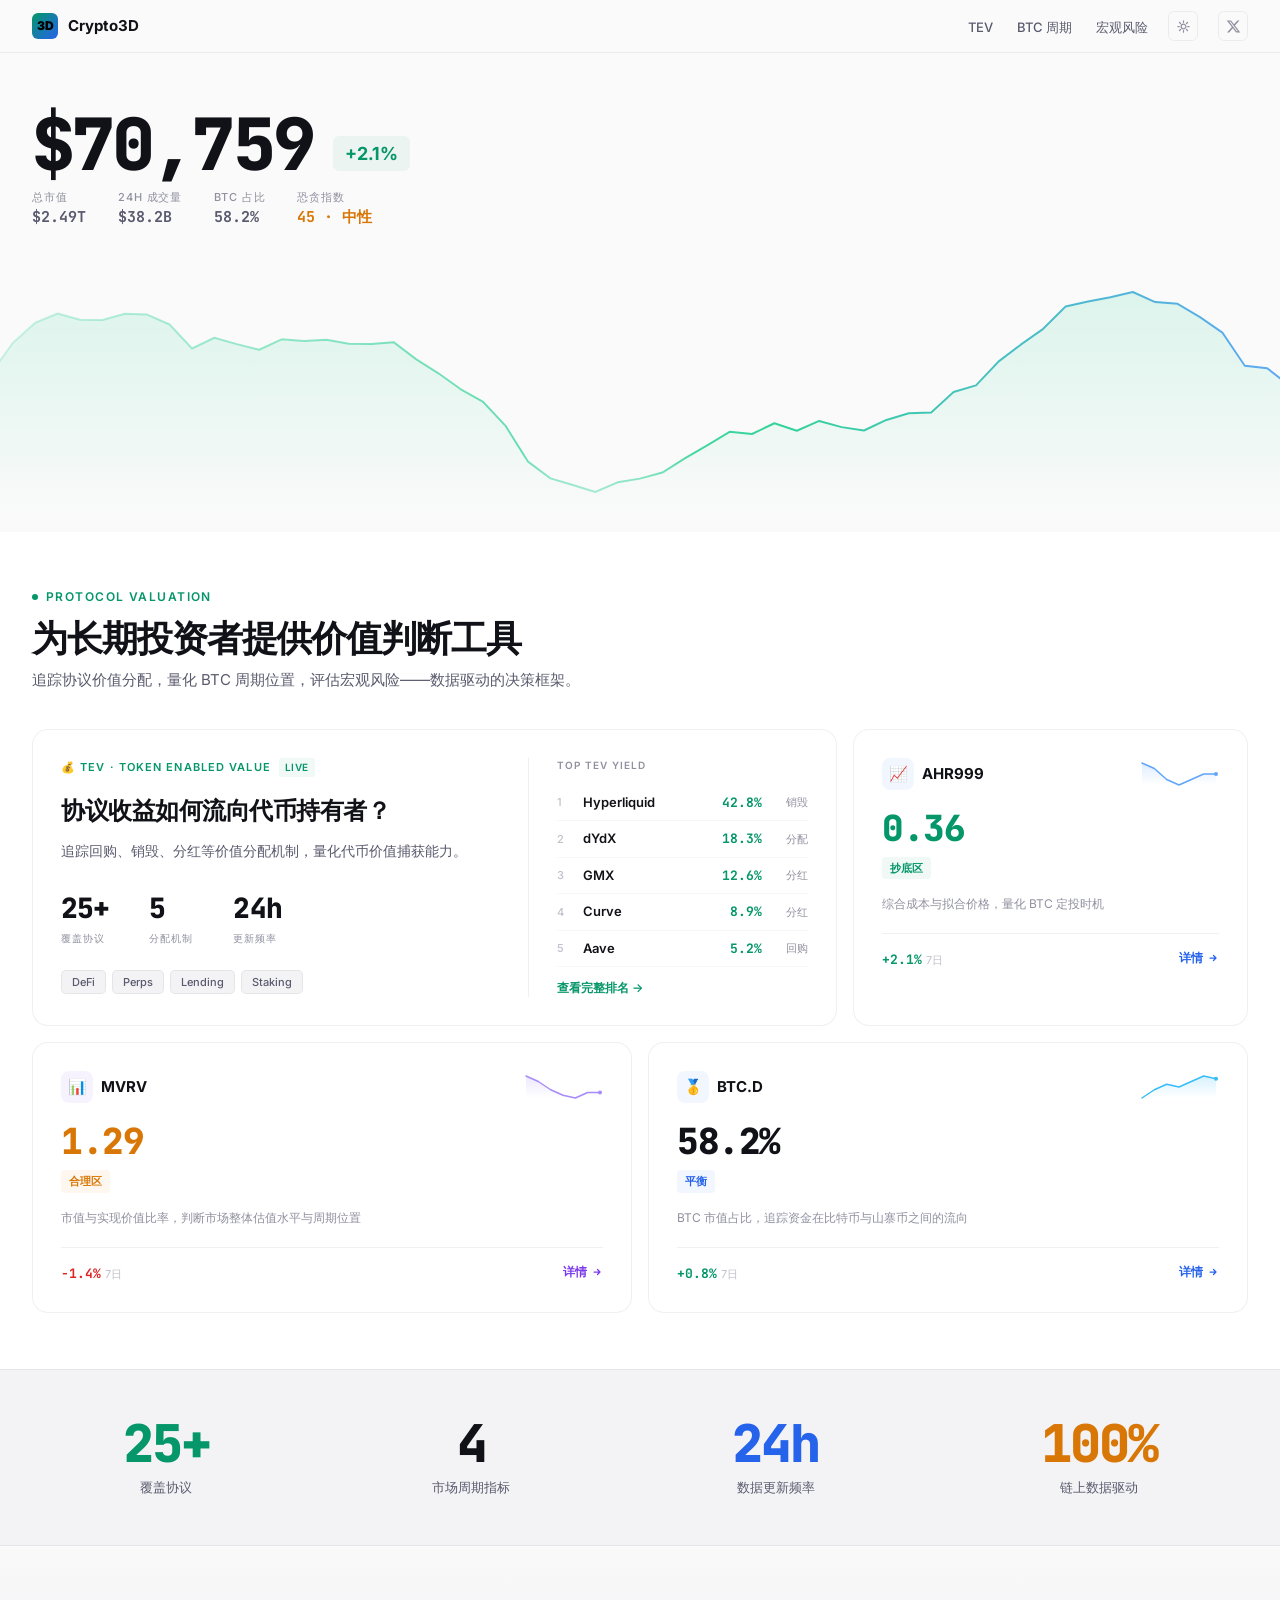
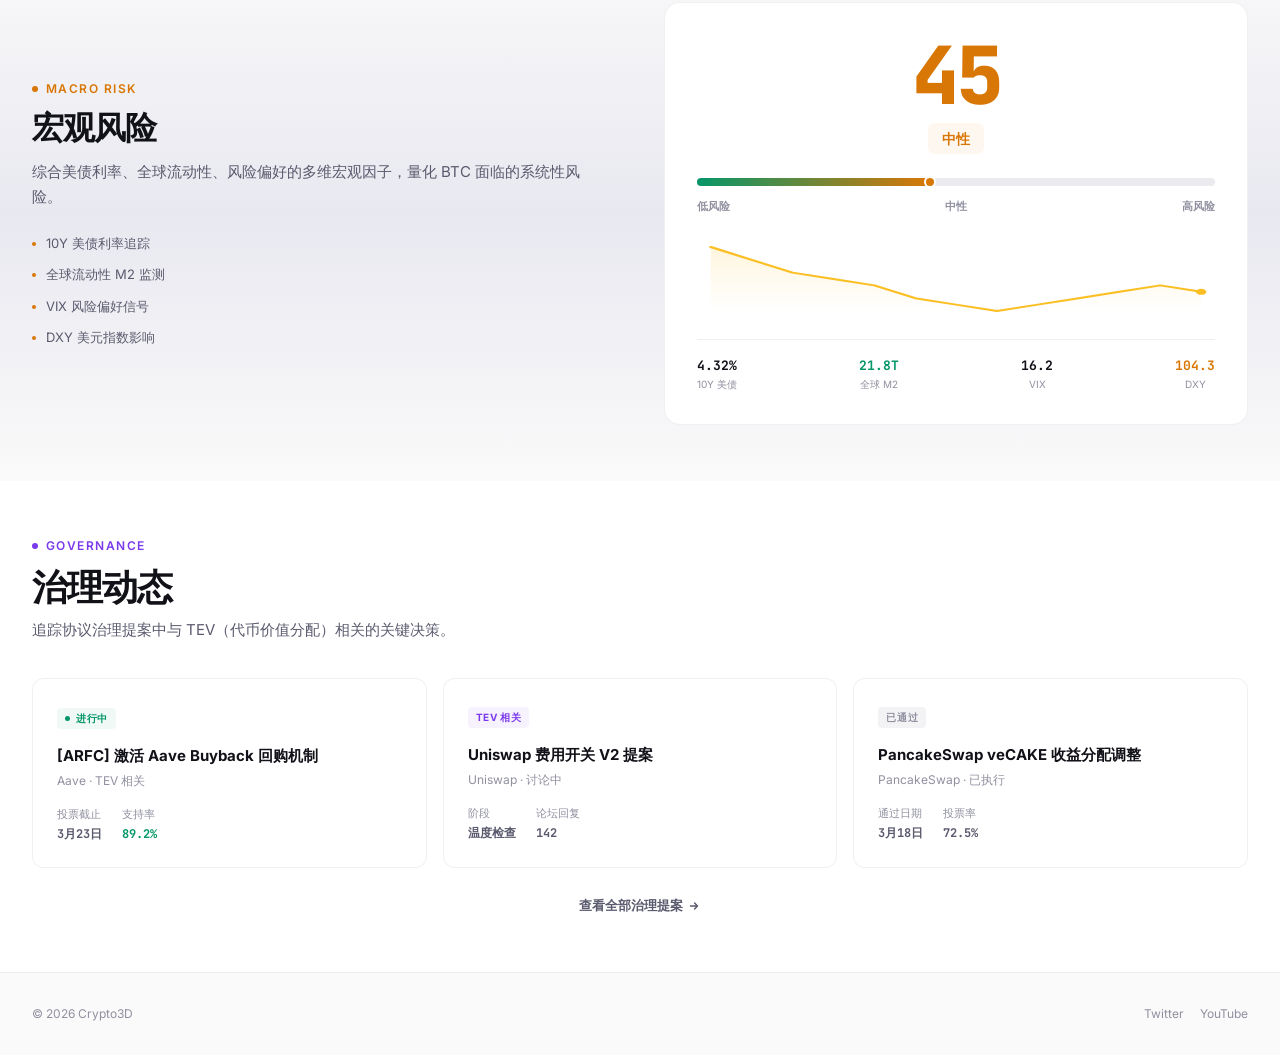
==== index.html @ 6ea295b6 "fix: light theme visibility — reduce spacing + add section contrast - Reduced all section padding (8" ====
<!DOCTYPE html>
<html lang="zh-CN">
<head>
  <meta charset="UTF-8">
  <meta name="viewport" content="width=device-width, initial-scale=1.0">
  <title>Crypto3D — 加密数据站</title>
  <script>(function(){var t=localStorage.getItem('theme');if(t!=='dark')document.documentElement.setAttribute('data-theme','light')})()</script>
  <link rel="preconnect" href="https://fonts.googleapis.com">
  <link href="https://fonts.googleapis.com/css2?family=Inter:wght@400;500;600;700;800;900&family=JetBrains+Mono:wght@400;500;600;700&display=swap" rel="stylesheet">
  <style>
    :root {
      --bg-0: #050507;
      --bg-1: #0a0a0e;
      --bg-2: #101015;
      --bg-3: #16161c;
      --text-1: #e8e8ec;
      --text-2: #7a7a88;
      --text-3: #4a4a56;
      --text-4: #2e2e38;
      --border: rgba(255,255,255,0.06);
      --border-h: rgba(255,255,255,0.12);
      --green: #34d399;
      --green-d: rgba(52,211,153,0.08);
      --blue: #60a5fa;
      --blue-d: rgba(96,165,250,0.08);
      --purple: #a78bfa;
      --purple-d: rgba(167,139,250,0.08);
      --amber: #fbbf24;
      --amber-d: rgba(251,191,36,0.08);
      --red: #f87171;
      --header-bg: rgba(5,5,7,0.9);
      --glow-opacity: 1;
    }
    [data-theme="light"] {
      --bg-0: #fafafa;
      --bg-1: #ffffff;
      --bg-2: #f3f3f6;
      --bg-3: #eaeaef;
      --text-1: #111118;
      --text-2: #5a5a6e;
      --text-3: #9090a0;
      --text-4: #c0c0cc;
      --border: rgba(0,0,0,0.06);
      --border-h: rgba(0,0,0,0.12);
      --green: #059669;
      --green-d: rgba(5,150,105,0.06);
      --blue: #2563eb;
      --blue-d: rgba(37,99,235,0.06);
      --purple: #7c3aed;
      --purple-d: rgba(124,58,237,0.06);
      --amber: #d97706;
      --amber-d: rgba(217,119,6,0.06);
      --red: #dc2626;
      --header-bg: rgba(250,250,250,0.92);
      --glow-opacity: 0;
    }

    *,*::before,*::after{margin:0;padding:0;box-sizing:border-box}
    html{scroll-behavior:smooth;-webkit-font-smoothing:antialiased}
    body{font-family:'Inter',-apple-system,sans-serif;background:var(--bg-0);color:var(--text-1);line-height:1.5;overflow-x:hidden}
    a{color:inherit;text-decoration:none}
    .mono{font-family:'JetBrains Mono',monospace;font-variant-numeric:tabular-nums}

    /* ── HEADER ── */
    header{position:sticky;top:0;z-index:100;background:var(--header-bg);backdrop-filter:blur(20px) saturate(1.3);border-bottom:1px solid var(--border);transition:background .3s}
    .hd{max-width:1280px;margin:0 auto;padding:0 32px;height:52px;display:flex;align-items:center;justify-content:space-between}
    .logo{display:flex;align-items:center;gap:10px;font-size:15px;font-weight:700}
    .logo-m{width:26px;height:26px;border-radius:6px;background:linear-gradient(135deg,var(--green),var(--blue));display:flex;align-items:center;justify-content:center;font-size:12px;font-weight:900;color:#000}
    .hd-r{display:flex;align-items:center;gap:20px}
    .hd-nav{display:flex;gap:24px;list-style:none}
    .hd-nav a{font-size:13px;font-weight:500;color:var(--text-2);transition:color .15s}
    .hd-nav a:hover{color:var(--text-1)}
    .ib{width:30px;height:30px;border-radius:6px;border:1px solid var(--border);background:transparent;color:var(--text-3);cursor:pointer;display:flex;align-items:center;justify-content:center;transition:all .15s}
    .ib:hover{border-color:var(--border-h);color:var(--text-1)}
    .ib svg{width:15px;height:15px}
    .tt .sun{display:none}.tt .moon{display:block}
    [data-theme="light"] .tt .sun{display:block}
    [data-theme="light"] .tt .moon{display:none}
    @media(max-width:768px){.hd-nav{display:none}.hd{padding:0 20px}}

    /* ── HERO: Big chart + price ── */
    .hero{position:relative;overflow:hidden;padding:56px 0 0}
    .hero-inner{max-width:1280px;margin:0 auto;padding:0 32px;position:relative;z-index:2}

    /* Glow behind hero chart */
    .hero-glow{position:absolute;top:40%;left:50%;transform:translate(-50%,-50%);width:900px;height:500px;background:radial-gradient(ellipse,rgba(52,211,153,0.06) 0%,rgba(96,165,250,0.03) 40%,transparent 70%);pointer-events:none;opacity:var(--glow-opacity);transition:opacity .5s}

    .hero-top{display:flex;align-items:flex-end;gap:20px;margin-bottom:8px;flex-wrap:wrap}
    .hero-price{font-size:72px;font-weight:900;letter-spacing:-0.04em;line-height:1}
    .hero-change{font-size:18px;font-weight:700;padding:4px 12px;border-radius:6px;margin-bottom:10px}
    .hero-change.up{color:var(--green);background:var(--green-d)}
    .hero-change.down{color:var(--red);background:rgba(248,113,113,0.08)}
    .hero-meta{display:flex;gap:32px;margin-bottom:24px}
    .hero-meta-item{display:flex;flex-direction:column}
    .hero-meta-label{font-size:11px;font-weight:500;color:var(--text-3);text-transform:uppercase;letter-spacing:0.08em}
    .hero-meta-val{font-size:15px;font-weight:700;color:var(--text-2)}

    /* Large area chart */
    .hero-chart{position:relative;height:280px;margin:0 -32px;overflow:hidden}
    .hero-chart svg{display:block;width:100%;height:100%}

    /* Fade bottom of chart into bg */
    .hero-chart::after{content:'';position:absolute;bottom:0;left:0;right:0;height:80px;background:linear-gradient(to bottom,transparent,var(--bg-0));pointer-events:none}

    @media(max-width:768px){
      .hero{padding:48px 0 0}
      .hero-inner{padding:0 20px}
      .hero-price{font-size:44px}
      .hero-chart{height:200px;margin:0 -20px}
      .hero-meta{gap:20px;flex-wrap:wrap}
    }

    /* ── SECTION SYSTEM ── */
    .sec{max-width:1280px;margin:0 auto;padding:56px 32px}
    .sec-alt{background:var(--bg-1)}
    .sec-dark{background:linear-gradient(180deg,var(--bg-0),var(--bg-2),var(--bg-0))}
    .sec-head{margin-bottom:36px}
    .sec-eyebrow{font-size:12px;font-weight:600;text-transform:uppercase;letter-spacing:0.12em;margin-bottom:12px;display:flex;align-items:center;gap:8px}
    .sec-eyebrow .dot{width:6px;height:6px;border-radius:50%}
    .sec-title{font-size:36px;font-weight:800;letter-spacing:-0.03em;line-height:1.15;margin-bottom:8px}
    .sec-desc{font-size:15px;color:var(--text-2);max-width:560px;line-height:1.7}
    @media(max-width:768px){
      .sec{padding:56px 20px}
      .sec-title{font-size:26px}
    }

    /* ── BENTO GRID ── */
    .bento{display:grid;grid-template-columns:repeat(12,1fr);gap:16px}
    @media(max-width:960px){.bento{grid-template-columns:1fr}}

    .bento-card{background:var(--bg-1);border:1px solid var(--border);border-radius:16px;padding:28px;position:relative;overflow:hidden;transition:border-color .2s,box-shadow .2s}
    .bento-card:hover{border-color:var(--border-h)}
    [data-theme="light"] .bento-card:hover{box-shadow:0 8px 32px rgba(0,0,0,0.06)}

    /* Gradient border glow on featured card */
    .bento-card.glow::before{content:'';position:absolute;inset:-1px;border-radius:17px;padding:1px;background:linear-gradient(135deg,var(--green),var(--blue),var(--purple));-webkit-mask:linear-gradient(#fff 0 0) content-box,linear-gradient(#fff 0 0);-webkit-mask-composite:xor;mask-composite:exclude;opacity:0;transition:opacity .3s;pointer-events:none}
    .bento-card.glow:hover::before{opacity:0.5}

    /* Spans */
    .b-full{grid-column:span 12}
    .b-8{grid-column:span 8}
    .b-6{grid-column:span 6}
    .b-4{grid-column:span 4}
    @media(max-width:960px){.b-8,.b-6,.b-4{grid-column:span 1}}

    /* ── TEV CARD (Featured, large) ── */
    .tev-inner{display:grid;grid-template-columns:1fr 280px;gap:32px}
    @media(max-width:960px){.tev-inner{grid-template-columns:1fr}}

    .tev-eyebrow{font-size:11px;font-weight:600;color:var(--green);text-transform:uppercase;letter-spacing:0.1em;margin-bottom:16px;display:flex;align-items:center;gap:8px}
    .tev-eyebrow .badge{padding:2px 6px;border-radius:3px;background:var(--green-d);font-size:10px;letter-spacing:0.05em}
    .tev-title{font-size:24px;font-weight:800;letter-spacing:-0.02em;margin-bottom:10px}
    .tev-desc{font-size:14px;color:var(--text-2);line-height:1.7;margin-bottom:24px}
    .tev-kpis{display:flex;gap:40px;margin-bottom:24px;flex-wrap:wrap}
    .tev-kpi-v{font-size:28px;font-weight:800;letter-spacing:-0.03em}
    .tev-kpi-l{font-size:10px;color:var(--text-3);text-transform:uppercase;letter-spacing:0.1em;font-weight:500;margin-top:2px}
    .tev-tags{display:flex;gap:6px;flex-wrap:wrap}
    .tev-tag{font-size:11px;font-weight:500;padding:3px 10px;border-radius:5px;background:var(--bg-2);color:var(--text-2);border:1px solid var(--border)}

    .tev-table{border-left:1px solid var(--border);padding-left:28px;display:flex;flex-direction:column}
    @media(max-width:960px){.tev-table{border-left:none;padding-left:0;border-top:1px solid var(--border);padding-top:20px}}
    .tev-table-head{font-size:10px;font-weight:600;color:var(--text-3);text-transform:uppercase;letter-spacing:0.1em;margin-bottom:12px}
    .tev-row{display:flex;align-items:center;gap:10px;padding:8px 0;border-bottom:1px solid rgba(255,255,255,0.03);font-size:13px}
    [data-theme="light"] .tev-row{border-bottom:1px solid rgba(0,0,0,0.03)}
    .tev-row:last-child{border-bottom:none}
    .tev-rank{width:16px;color:var(--text-4);font-size:11px;font-weight:500}
    .tev-proto{flex:1;font-weight:600}
    .tev-yield{font-weight:700;color:var(--green)}
    .tev-mech{font-size:11px;color:var(--text-3);width:36px;text-align:right}
    .tev-link{margin-top:auto;padding-top:12px;font-size:12px;font-weight:600;color:var(--green);display:flex;align-items:center;gap:4px}

    /* ── INDICATOR CARD ── */
    .ind-top{display:flex;align-items:center;justify-content:space-between;margin-bottom:20px}
    .ind-label{display:flex;align-items:center;gap:8px}
    .ind-icon{width:32px;height:32px;border-radius:8px;display:flex;align-items:center;justify-content:center;font-size:15px}
    .ind-name{font-size:15px;font-weight:700}
    .ind-spark{width:80px;height:28px}

    .ind-val{font-size:36px;font-weight:900;letter-spacing:-0.04em;line-height:1;margin-bottom:8px}
    .ind-zone{display:inline-block;font-size:11px;font-weight:700;padding:3px 8px;border-radius:4px;margin-bottom:16px}
    .ind-zone.g{color:var(--green);background:var(--green-d)}
    .ind-zone.y{color:var(--amber);background:var(--amber-d)}
    .ind-zone.r{color:var(--red);background:rgba(248,113,113,0.08)}
    .ind-zone.b{color:var(--blue);background:var(--blue-d)}

    .ind-desc{font-size:12px;color:var(--text-3);line-height:1.5;margin-bottom:20px}

    .ind-foot{display:flex;justify-content:space-between;align-items:center;padding-top:12px;border-top:1px solid var(--border)}
    .ind-chg{font-size:13px;font-weight:700}
    .ind-chg.up{color:var(--green)}.ind-chg.down{color:var(--red)}
    .ind-7d{font-size:11px;color:var(--text-4);margin-left:4px}
    .ind-act{font-size:12px;font-weight:600;display:flex;align-items:center;gap:4px;transition:gap .15s}
    .bento-card:hover .ind-act{gap:8px}
    .ind-act svg{width:12px;height:12px}

    /* ── WIDE STATS BAR (Stripe-inspired) ── */
    .stats-bar{padding:48px 0;position:relative;overflow:hidden;border-top:1px solid var(--border);border-bottom:1px solid var(--border)}
    .stats-bar-bg{position:absolute;inset:0;background:linear-gradient(135deg,rgba(52,211,153,0.04),rgba(96,165,250,0.04),rgba(167,139,250,0.03));opacity:var(--glow-opacity)}
    [data-theme="light"] .stats-bar{background:var(--bg-2)}
    .stats-bar-inner{max-width:1280px;margin:0 auto;padding:0 32px;display:flex;justify-content:space-around;gap:40px;position:relative;z-index:1;flex-wrap:wrap}
    .stat-item{text-align:center}
    .stat-num{font-size:52px;font-weight:900;letter-spacing:-0.04em;line-height:1}
    .stat-label{font-size:13px;color:var(--text-2);margin-top:8px;font-weight:500}
    @media(max-width:768px){
      .stats-bar{padding:40px 0}
      .stats-bar-inner{gap:24px}
      .stat-num{font-size:36px}
    }

    /* ── RISK SECTION (full-width gradient bg) ── */
    .risk-section{position:relative;overflow:hidden}
    .risk-gradient{position:absolute;inset:0;background:linear-gradient(180deg,var(--bg-0) 0%,var(--bg-2) 50%,var(--bg-0) 100%)}
    [data-theme="light"] .risk-gradient{background:linear-gradient(180deg,var(--bg-0) 0%,#e8e8f0 50%,var(--bg-0) 100%)}
    .risk-content{position:relative;z-index:1;max-width:1280px;margin:0 auto;padding:56px 32px;display:grid;grid-template-columns:1fr 1fr;gap:48px;align-items:center}
    @media(max-width:960px){.risk-content{grid-template-columns:1fr;gap:32px}}

    .risk-text .sec-eyebrow{color:var(--amber)}
    .risk-text .sec-title{font-size:32px;margin-bottom:12px}
    .risk-text .sec-desc{margin-bottom:24px}
    .risk-features{display:flex;flex-direction:column;gap:12px}
    .risk-feat{display:flex;align-items:center;gap:10px;font-size:13px;color:var(--text-2)}
    .risk-feat .dot{width:4px;height:4px;border-radius:50%;background:var(--amber);flex-shrink:0}

    .risk-viz{background:var(--bg-1);border:1px solid var(--border);border-radius:16px;padding:32px;text-align:center}
    .risk-val{font-size:80px;font-weight:900;letter-spacing:-0.05em;line-height:1;margin-bottom:8px}
    .risk-zone{display:inline-block;font-size:14px;font-weight:700;padding:5px 14px;border-radius:6px;margin-bottom:24px}

    /* Gauge bar */
    .gauge{height:8px;border-radius:4px;background:var(--bg-3);position:relative;margin-bottom:12px}
    .gauge-fill{height:100%;border-radius:4px;position:relative}
    .gauge-dot{position:absolute;right:-6px;top:50%;transform:translateY(-50%);width:12px;height:12px;border-radius:50%;border:2px solid var(--bg-1)}
    .gauge-labels{display:flex;justify-content:space-between;font-size:11px;font-weight:600;color:var(--text-3)}

    .risk-spark{margin-top:24px;height:80px}
    .risk-spark svg{display:block;width:100%;height:100%}

    /* ── GOVERNANCE SECTION (Linear tab-switch inspired) ── */
    .gov-section{position:relative;z-index:1}
    .gov-inner{max-width:1280px;margin:0 auto;padding:56px 32px}
    @media(max-width:768px){.gov-inner{padding:56px 20px}}

    .gov-grid{display:grid;grid-template-columns:repeat(3,1fr);gap:16px}
    @media(max-width:960px){.gov-grid{grid-template-columns:1fr}}

    .gov-card{background:var(--bg-1);border:1px solid var(--border);border-radius:12px;padding:24px;transition:border-color .2s,transform .2s;position:relative;overflow:hidden}
    .gov-card:hover{border-color:var(--border-h);transform:translateY(-2px)}
    [data-theme="light"] .gov-card:hover{box-shadow:0 8px 32px rgba(0,0,0,0.05)}

    .gov-card-status{display:inline-flex;align-items:center;gap:6px;font-size:10px;font-weight:700;padding:3px 8px;border-radius:4px;text-transform:uppercase;letter-spacing:0.06em;margin-bottom:16px}
    .gov-card-status.active{color:var(--green);background:var(--green-d)}
    .gov-card-status.active .pulse-dot{width:5px;height:5px;border-radius:50%;background:var(--green);animation:pulse 2s ease-in-out infinite}
    .gov-card-status.passed{color:var(--text-3);background:var(--bg-2)}
    .gov-card-status.tev{color:var(--purple);background:var(--purple-d)}

    @keyframes pulse{0%,100%{opacity:1;transform:scale(1)}50%{opacity:.5;transform:scale(.8)}}

    .gov-card-title{font-size:15px;font-weight:700;margin-bottom:6px;line-height:1.4}
    .gov-card-proto{font-size:12px;color:var(--text-3);margin-bottom:16px}
    .gov-card-meta{display:flex;gap:20px;font-size:12px;color:var(--text-2)}
    .gov-card-meta dt{color:var(--text-3);font-weight:500;font-size:11px;margin-bottom:2px}
    .gov-card-meta dd{font-weight:700}

    .gov-more{margin-top:24px;text-align:center}
    .gov-more a{font-size:13px;font-weight:600;color:var(--text-2);display:inline-flex;align-items:center;gap:4px;transition:color .15s,gap .15s}
    .gov-more a:hover{color:var(--text-1);gap:8px}
    .gov-more a svg{width:14px;height:14px}

    /* ── MICRO ANIMATIONS ── */
    .bento-card,.gov-card,.risk-viz{transition:border-color .25s cubic-bezier(.16,1,.3,1),transform .25s cubic-bezier(.16,1,.3,1),box-shadow .25s cubic-bezier(.16,1,.3,1)}

    /* ── FOOTER ── */
    footer{border-top:1px solid var(--border);padding:32px 0}
    .ft{max-width:1280px;margin:0 auto;padding:0 32px;display:flex;justify-content:space-between;align-items:center;font-size:12px;color:var(--text-3)}
    .ft-links{display:flex;gap:16px}
    .ft-links a{color:var(--text-3);transition:color .15s}
    .ft-links a:hover{color:var(--text-1)}
    @media(max-width:768px){.ft{flex-direction:column;gap:12px;text-align:center;padding:0 20px}}

    /* ── SCROLL REVEAL ── */
    .rv{opacity:0;transform:translateY(32px);transition:opacity .6s cubic-bezier(.16,1,.3,1),transform .6s cubic-bezier(.16,1,.3,1)}
    .rv.vis{opacity:1;transform:none}
    @media(prefers-reduced-motion:reduce){.rv{opacity:1;transform:none;transition:none}}
  </style>
</head>
<body>

<header>
  <div class="hd">
    <a href="./" class="logo"><div class="logo-m">3D</div>Crypto3D</a>
    <div class="hd-r">
      <nav><ul class="hd-nav"><li><a href="#tev">TEV</a></li><li><a href="#cycle">BTC 周期</a></li><li><a href="#risk">宏观风险</a></li></ul></nav>
      <button class="ib tt" id="tt" aria-label="切换主题">
        <svg class="moon" xmlns="http://www.w3.org/2000/svg" fill="none" viewBox="0 0 24 24" stroke="currentColor" stroke-width="2"><path stroke-linecap="round" stroke-linejoin="round" d="M21.752 15.002A9.718 9.718 0 0118 15.75c-5.385 0-9.75-4.365-9.75-9.75 0-1.33.266-2.597.748-3.752A9.753 9.753 0 003 11.25C3 16.635 7.365 21 12.75 21a9.753 9.753 0 009.002-5.998z"/></svg>
        <svg class="sun" xmlns="http://www.w3.org/2000/svg" fill="none" viewBox="0 0 24 24" stroke="currentColor" stroke-width="2"><path stroke-linecap="round" stroke-linejoin="round" d="M12 3v2.25m6.364.386l-1.591 1.591M21 12h-2.25m-.386 6.364l-1.591-1.591M12 18.75V21m-4.773-4.227l-1.591 1.591M5.25 12H3m4.227-4.773L5.636 5.636M15.75 12a3.75 3.75 0 11-7.5 0 3.75 3.75 0 017.5 0z"/></svg>
      </button>
      <a href="https://x.com/22333D" target="_blank" class="ib" aria-label="Twitter"><svg viewBox="0 0 24 24" fill="currentColor"><path d="M18.244 2.25h3.308l-7.227 8.26 8.502 11.24H16.17l-5.214-6.817L4.99 21.75H1.68l7.73-8.835L1.254 2.25H8.08l4.713 6.231zm-1.161 17.52h1.833L7.084 4.126H5.117z"/></svg></a>
    </div>
  </div>
</header>

<!-- ═══════════════════ HERO: BTC Price + Big Chart ═══════════════════ -->
<section class="hero">
  <div class="hero-glow"></div>
  <div class="hero-inner">
    <div class="hero-top rv">
      <span class="hero-price mono">$70,759</span>
      <span class="hero-change up">+2.1%</span>
    </div>
    <div class="hero-meta rv">
      <div class="hero-meta-item">
        <span class="hero-meta-label">总市值</span>
        <span class="hero-meta-val mono">$2.49T</span>
      </div>
      <div class="hero-meta-item">
        <span class="hero-meta-label">24h 成交量</span>
        <span class="hero-meta-val mono">$38.2B</span>
      </div>
      <div class="hero-meta-item">
        <span class="hero-meta-label">BTC 占比</span>
        <span class="hero-meta-val mono">58.2%</span>
      </div>
      <div class="hero-meta-item">
        <span class="hero-meta-label">恐贪指数</span>
        <span class="hero-meta-val mono" style="color:var(--amber)">45 · 中性</span>
      </div>
    </div>
  </div>
  <div class="hero-chart rv">
    <svg id="hero-svg" viewBox="0 0 1440 280" preserveAspectRatio="none"></svg>
  </div>
</section>

<!-- ═══════════════════ TEV + INDICATORS (Bento Grid) ═══════════════════ -->
<section class="sec-alt" id="tev">
  <div class="sec">
    <div class="sec-head rv">
      <div class="sec-eyebrow" style="color:var(--green)"><div class="dot" style="background:var(--green)"></div>Protocol Valuation</div>
      <h2 class="sec-title">为长期投资者提供价值判断工具</h2>
      <p class="sec-desc">追踪协议价值分配，量化 BTC 周期位置，评估宏观风险——数据驱动的决策框架。</p>
    </div>

    <div class="bento">
      <!-- TEV: 8 columns -->
      <a href="./tev/" class="bento-card glow b-8 rv" id="cycle">
        <div class="tev-inner">
          <div>
            <div class="tev-eyebrow">💰 TEV · Token Enabled Value <span class="badge">Live</span></div>
            <h3 class="tev-title">协议收益如何流向代币持有者？</h3>
            <p class="tev-desc">追踪回购、销毁、分红等价值分配机制，量化代币价值捕获能力。</p>
            <div class="tev-kpis">
              <div><div class="tev-kpi-v mono">25+</div><div class="tev-kpi-l">覆盖协议</div></div>
              <div><div class="tev-kpi-v mono">5</div><div class="tev-kpi-l">分配机制</div></div>
              <div><div class="tev-kpi-v mono">24h</div><div class="tev-kpi-l">更新频率</div></div>
            </div>
            <div class="tev-tags"><span class="tev-tag">DeFi</span><span class="tev-tag">Perps</span><span class="tev-tag">Lending</span><span class="tev-tag">Staking</span></div>
          </div>
          <div class="tev-table">
            <div class="tev-table-head">Top TEV Yield</div>
            <div class="tev-row"><span class="tev-rank">1</span><span class="tev-proto">Hyperliquid</span><span class="tev-yield mono">42.8%</span><span class="tev-mech">销毁</span></div>
            <div class="tev-row"><span class="tev-rank">2</span><span class="tev-proto">dYdX</span><span class="tev-yield mono">18.3%</span><span class="tev-mech">分配</span></div>
            <div class="tev-row"><span class="tev-rank">3</span><span class="tev-proto">GMX</span><span class="tev-yield mono">12.6%</span><span class="tev-mech">分红</span></div>
            <div class="tev-row"><span class="tev-rank">4</span><span class="tev-proto">Curve</span><span class="tev-yield mono">8.9%</span><span class="tev-mech">分红</span></div>
            <div class="tev-row"><span class="tev-rank">5</span><span class="tev-proto">Aave</span><span class="tev-yield mono">5.2%</span><span class="tev-mech">回购</span></div>
            <div class="tev-link">查看完整排名 →</div>
          </div>
        </div>
      </a>

      <!-- AHR999: 4 columns -->
      <a href="./ahr999/" class="bento-card b-4 rv">
        <div class="ind-top">
          <div class="ind-label"><div class="ind-icon" style="background:var(--blue-d)">📈</div><span class="ind-name">AHR999</span></div>
          <div class="ind-spark"><svg id="sp-a" width="80" height="28" viewBox="0 0 80 28"></svg></div>
        </div>
        <div class="ind-val mono" style="color:var(--green)">0.36</div>
        <div class="ind-zone g">抄底区</div>
        <p class="ind-desc">综合成本与拟合价格，量化 BTC 定投时机</p>
        <div class="ind-foot">
          <div><span class="ind-chg up mono">+2.1%</span><span class="ind-7d">7日</span></div>
          <span class="ind-act" style="color:var(--blue)">详情 <svg xmlns="http://www.w3.org/2000/svg" fill="none" viewBox="0 0 24 24" stroke="currentColor" stroke-width="2.5"><path stroke-linecap="round" stroke-linejoin="round" d="M13 7l5 5m0 0l-5 5m5-5H6"/></svg></span>
        </div>
      </a>

      <!-- MVRV: 6 columns -->
      <a href="./mvrv/" class="bento-card b-6 rv">
        <div class="ind-top">
          <div class="ind-label"><div class="ind-icon" style="background:var(--purple-d)">📊</div><span class="ind-name">MVRV</span></div>
          <div class="ind-spark"><svg id="sp-m" width="80" height="28" viewBox="0 0 80 28"></svg></div>
        </div>
        <div class="ind-val mono" style="color:var(--amber)">1.29</div>
        <div class="ind-zone y">合理区</div>
        <p class="ind-desc">市值与实现价值比率，判断市场整体估值水平与周期位置</p>
        <div class="ind-foot">
          <div><span class="ind-chg down mono">-1.4%</span><span class="ind-7d">7日</span></div>
          <span class="ind-act" style="color:var(--purple)">详情 <svg xmlns="http://www.w3.org/2000/svg" fill="none" viewBox="0 0 24 24" stroke="currentColor" stroke-width="2.5"><path stroke-linecap="round" stroke-linejoin="round" d="M13 7l5 5m0 0l-5 5m5-5H6"/></svg></span>
        </div>
      </a>

      <!-- BTC.D: 6 columns -->
      <a href="./btc-dominance/" class="bento-card b-6 rv">
        <div class="ind-top">
          <div class="ind-label"><div class="ind-icon" style="background:var(--blue-d)">🥇</div><span class="ind-name">BTC.D</span></div>
          <div class="ind-spark"><svg id="sp-d" width="80" height="28" viewBox="0 0 80 28"></svg></div>
        </div>
        <div class="ind-val mono">58.2%</div>
        <div class="ind-zone b">平衡</div>
        <p class="ind-desc">BTC 市值占比，追踪资金在比特币与山寨币之间的流向</p>
        <div class="ind-foot">
          <div><span class="ind-chg up mono">+0.8%</span><span class="ind-7d">7日</span></div>
          <span class="ind-act" style="color:var(--blue)">详情 <svg xmlns="http://www.w3.org/2000/svg" fill="none" viewBox="0 0 24 24" stroke="currentColor" stroke-width="2.5"><path stroke-linecap="round" stroke-linejoin="round" d="M13 7l5 5m0 0l-5 5m5-5H6"/></svg></span>
        </div>
      </a>
    </div>
  </div>
</section>

<!-- ═══════════════════ STATS BAR (Stripe-inspired) ═══════════════════ -->
<div class="stats-bar">
  <div class="stats-bar-bg"></div>
  <div class="stats-bar-inner rv">
    <div class="stat-item"><div class="stat-num mono" style="color:var(--green)">25+</div><div class="stat-label">覆盖协议</div></div>
    <div class="stat-item"><div class="stat-num mono">4</div><div class="stat-label">市场周期指标</div></div>
    <div class="stat-item"><div class="stat-num mono" style="color:var(--blue)">24h</div><div class="stat-label">数据更新频率</div></div>
    <div class="stat-item"><div class="stat-num mono" style="color:var(--amber)">100%</div><div class="stat-label">链上数据驱动</div></div>
  </div>
</div>

<!-- ═══════════════════ MACRO RISK (Split layout + gradient bg) ═══════════════════ -->
<section class="risk-section" id="risk">
  <div class="risk-gradient"></div>
  <div class="risk-content">
    <div class="risk-text rv">
      <div class="sec-eyebrow" style="color:var(--amber)"><div class="dot" style="background:var(--amber)"></div>Macro Risk</div>
      <h2 class="sec-title">宏观风险</h2>
      <p class="sec-desc">综合美债利率、全球流动性、风险偏好的多维宏观因子，量化 BTC 面临的系统性风险。</p>
      <div class="risk-features">
        <div class="risk-feat"><div class="dot"></div>10Y 美债利率追踪</div>
        <div class="risk-feat"><div class="dot"></div>全球流动性 M2 监测</div>
        <div class="risk-feat"><div class="dot"></div>VIX 风险偏好信号</div>
        <div class="risk-feat"><div class="dot"></div>DXY 美元指数影响</div>
      </div>
    </div>
    <a href="./bmri/" class="risk-viz rv">
      <div class="risk-val mono" style="color:var(--amber)">45</div>
      <div class="risk-zone" style="color:var(--amber);background:var(--amber-d)">中性</div>
      <div class="gauge">
        <div class="gauge-fill" style="width:45%;background:linear-gradient(90deg,var(--green),var(--amber))">
          <div class="gauge-dot" style="background:var(--amber)"></div>
        </div>
      </div>
      <div class="gauge-labels"><span>低风险</span><span>中性</span><span>高风险</span></div>
      <div class="risk-spark"><svg id="sp-r" width="100%" height="80" viewBox="0 0 300 80" preserveAspectRatio="none"></svg></div>
      <div style="display:flex;justify-content:space-between;margin-top:20px;padding-top:16px;border-top:1px solid var(--border)">
        <div style="text-align:center"><div class="mono" style="font-size:13px;font-weight:700">4.32%</div><div style="font-size:10px;color:var(--text-3);margin-top:2px">10Y 美债</div></div>
        <div style="text-align:center"><div class="mono" style="font-size:13px;font-weight:700;color:var(--green)">21.8T</div><div style="font-size:10px;color:var(--text-3);margin-top:2px">全球 M2</div></div>
        <div style="text-align:center"><div class="mono" style="font-size:13px;font-weight:700">16.2</div><div style="font-size:10px;color:var(--text-3);margin-top:2px">VIX</div></div>
        <div style="text-align:center"><div class="mono" style="font-size:13px;font-weight:700;color:var(--amber)">104.3</div><div style="font-size:10px;color:var(--text-3);margin-top:2px">DXY</div></div>
      </div>
    </a>
  </div>
</section>

<!-- ═══════════════════ GOVERNANCE (交错布局) ═══════════════════ -->
<section class="gov-section sec-alt">
  <div class="gov-inner">
    <div class="sec-head rv">
      <div class="sec-eyebrow" style="color:var(--purple)"><div class="dot" style="background:var(--purple)"></div>Governance</div>
      <h2 class="sec-title">治理动态</h2>
      <p class="sec-desc">追踪协议治理提案中与 TEV（代币价值分配）相关的关键决策。</p>
    </div>

    <div class="gov-grid rv">
      <a href="./tev/governance/" class="gov-card">
        <div class="gov-card-status active"><div class="pulse-dot"></div>进行中</div>
        <div class="gov-card-title">[ARFC] 激活 Aave Buyback 回购机制</div>
        <div class="gov-card-proto">Aave · TEV 相关</div>
        <div class="gov-card-meta">
          <dl><dt>投票截止</dt><dd class="mono">3月23日</dd></dl>
          <dl><dt>支持率</dt><dd class="mono" style="color:var(--green)">89.2%</dd></dl>
        </div>
      </a>

      <a href="./tev/governance/" class="gov-card">
        <div class="gov-card-status tev">TEV 相关</div>
        <div class="gov-card-title">Uniswap 费用开关 V2 提案</div>
        <div class="gov-card-proto">Uniswap · 讨论中</div>
        <div class="gov-card-meta">
          <dl><dt>阶段</dt><dd>温度检查</dd></dl>
          <dl><dt>论坛回复</dt><dd class="mono">142</dd></dl>
        </div>
      </a>

      <a href="./tev/governance/" class="gov-card">
        <div class="gov-card-status passed">已通过</div>
        <div class="gov-card-title">PancakeSwap veCAKE 收益分配调整</div>
        <div class="gov-card-proto">PancakeSwap · 已执行</div>
        <div class="gov-card-meta">
          <dl><dt>通过日期</dt><dd class="mono">3月18日</dd></dl>
          <dl><dt>投票率</dt><dd class="mono">72.5%</dd></dl>
        </div>
      </a>
    </div>

    <div class="gov-more rv">
      <a href="./tev/governance/">
        查看全部治理提案
        <svg xmlns="http://www.w3.org/2000/svg" fill="none" viewBox="0 0 24 24" stroke="currentColor" stroke-width="2.5"><path stroke-linecap="round" stroke-linejoin="round" d="M13 7l5 5m0 0l-5 5m5-5H6"/></svg>
      </a>
    </div>
  </div>
</section>

<footer>
  <div class="ft">
    <span>© 2026 Crypto3D</span>
    <div class="ft-links">
      <a href="https://x.com/22333D" target="_blank">Twitter</a>
      <a href="https://www.youtube.com/@Crypto36D" target="_blank">YouTube</a>
    </div>
  </div>
</footer>

<script>
document.getElementById('tt').addEventListener('click',()=>{
  const isDark=document.documentElement.getAttribute('data-theme')!=='light';
  isDark?document.documentElement.setAttribute('data-theme','light'):document.documentElement.removeAttribute('data-theme');
  localStorage.setItem('theme',isDark?'light':'dark');
});

/* Scroll reveal */
const io=new IntersectionObserver(es=>es.forEach(e=>{if(e.isIntersecting)e.target.classList.add('vis')}),{threshold:.08,rootMargin:'0px 0px -40px 0px'});
document.querySelectorAll('.rv').forEach((el,i)=>{el.style.transitionDelay=i*50+'ms';io.observe(el)});

/* Sparkline helper */
function sp(id,data,color){
  const s=document.getElementById(id);if(!s)return;
  const w=+s.getAttribute('width'),h=+s.getAttribute('height'),p=3;
  const mn=Math.min(...data),mx=Math.max(...data),r=mx-mn||1;
  const pts=data.map((v,i)=>[p+i/(data.length-1)*(w-p*2),h-p-(v-mn)/r*(h-p*2)]);
  const ln=pts.map(p=>p.join(',')).join(' '),la=pts[pts.length-1],g=id+'g';
  s.innerHTML=`<defs><linearGradient id="${g}" x1="0" y1="0" x2="0" y2="1"><stop offset="0%" stop-color="${color}" stop-opacity=".2"/><stop offset="100%" stop-color="${color}" stop-opacity="0"/></linearGradient></defs><polygon fill="url(#${g})" points="${p},${h-p} ${ln} ${w-p},${h-p}"/><polyline fill="none" stroke="${color}" stroke-width="1.5" stroke-linecap="round" stroke-linejoin="round" points="${ln}"/><circle cx="${la[0]}" cy="${la[1]}" r="2" fill="${color}"/>`;
}

/* Hero chart — large area chart */
(function(){
  const svg=document.getElementById('hero-svg');if(!svg)return;
  // 30-day BTC price simulation
  const base=68000,data=[];
  for(let i=0;i<60;i++){data.push(base+Math.sin(i*0.15)*2000+Math.sin(i*0.4)*800+Math.random()*500)}
  data.push(70759);
  const w=1440,h=280,p=0;
  const mn=Math.min(...data),mx=Math.max(...data),r=mx-mn||1;
  const pts=data.map((v,i)=>[i/(data.length-1)*w,h-40-(v-mn)/r*(h-80)]);
  const ln=pts.map(p=>p.join(',')).join(' ');
  const fill=ln+` ${w},${h} 0,${h}`;
  // Get CSS variable for green
  const cs=getComputedStyle(document.documentElement);
  svg.innerHTML=`
    <defs>
      <linearGradient id="hg" x1="0" y1="0" x2="0" y2="1">
        <stop offset="0%" stop-color="#34d399" stop-opacity=".15"/>
        <stop offset="100%" stop-color="#34d399" stop-opacity="0"/>
      </linearGradient>
      <linearGradient id="hl" x1="0" y1="0" x2="1" y2="0">
        <stop offset="0%" stop-color="#34d399" stop-opacity=".2"/>
        <stop offset="60%" stop-color="#34d399" stop-opacity="1"/>
        <stop offset="100%" stop-color="#60a5fa" stop-opacity="1"/>
      </linearGradient>
    </defs>
    <polygon fill="url(#hg)" points="${fill}"/>
    <polyline fill="none" stroke="url(#hl)" stroke-width="2" stroke-linecap="round" stroke-linejoin="round" points="${ln}"/>
    <circle cx="${pts[pts.length-1][0]}" cy="${pts[pts.length-1][1]}" r="4" fill="#60a5fa"/>
    <circle cx="${pts[pts.length-1][0]}" cy="${pts[pts.length-1][1]}" r="8" fill="#60a5fa" opacity=".15"/>
  `;
})();

sp('sp-a',[.38,.37,.35,.34,.35,.36,.36],'#60a5fa');
sp('sp-m',[1.35,1.33,1.30,1.28,1.27,1.29,1.29],'#a78bfa');
sp('sp-d',[57.5,57.8,58.0,57.9,58.1,58.3,58.2],'#38bdf8');

/* Risk sparkline */
(function(){
  const s=document.getElementById('sp-r');if(!s)return;
  const data=[52,50,48,47,46,44,43,42,43,44,45,46,45],w=300,h=80,p=8;
  const mn=Math.min(...data),mx=Math.max(...data),r=mx-mn||1;
  const pts=data.map((v,i)=>[p+i/(data.length-1)*(w-p*2),h-p-(v-mn)/r*(h-p*2)]);
  const ln=pts.map(p=>p.join(',')).join(' '),la=pts[pts.length-1];
  s.innerHTML=`<defs><linearGradient id="rg" x1="0" y1="0" x2="0" y2="1"><stop offset="0%" stop-color="#fbbf24" stop-opacity=".15"/><stop offset="100%" stop-color="#fbbf24" stop-opacity="0"/></linearGradient></defs><polygon fill="url(#rg)" points="${p},${h-p} ${ln} ${w-p},${h-p}"/><polyline fill="none" stroke="#fbbf24" stroke-width="2" stroke-linecap="round" stroke-linejoin="round" points="${ln}"/><circle cx="${la[0]}" cy="${la[1]}" r="3" fill="#fbbf24"/>`;
})();
</script>
</body>
</html>
<!-- cache-bust 1774095253 -->
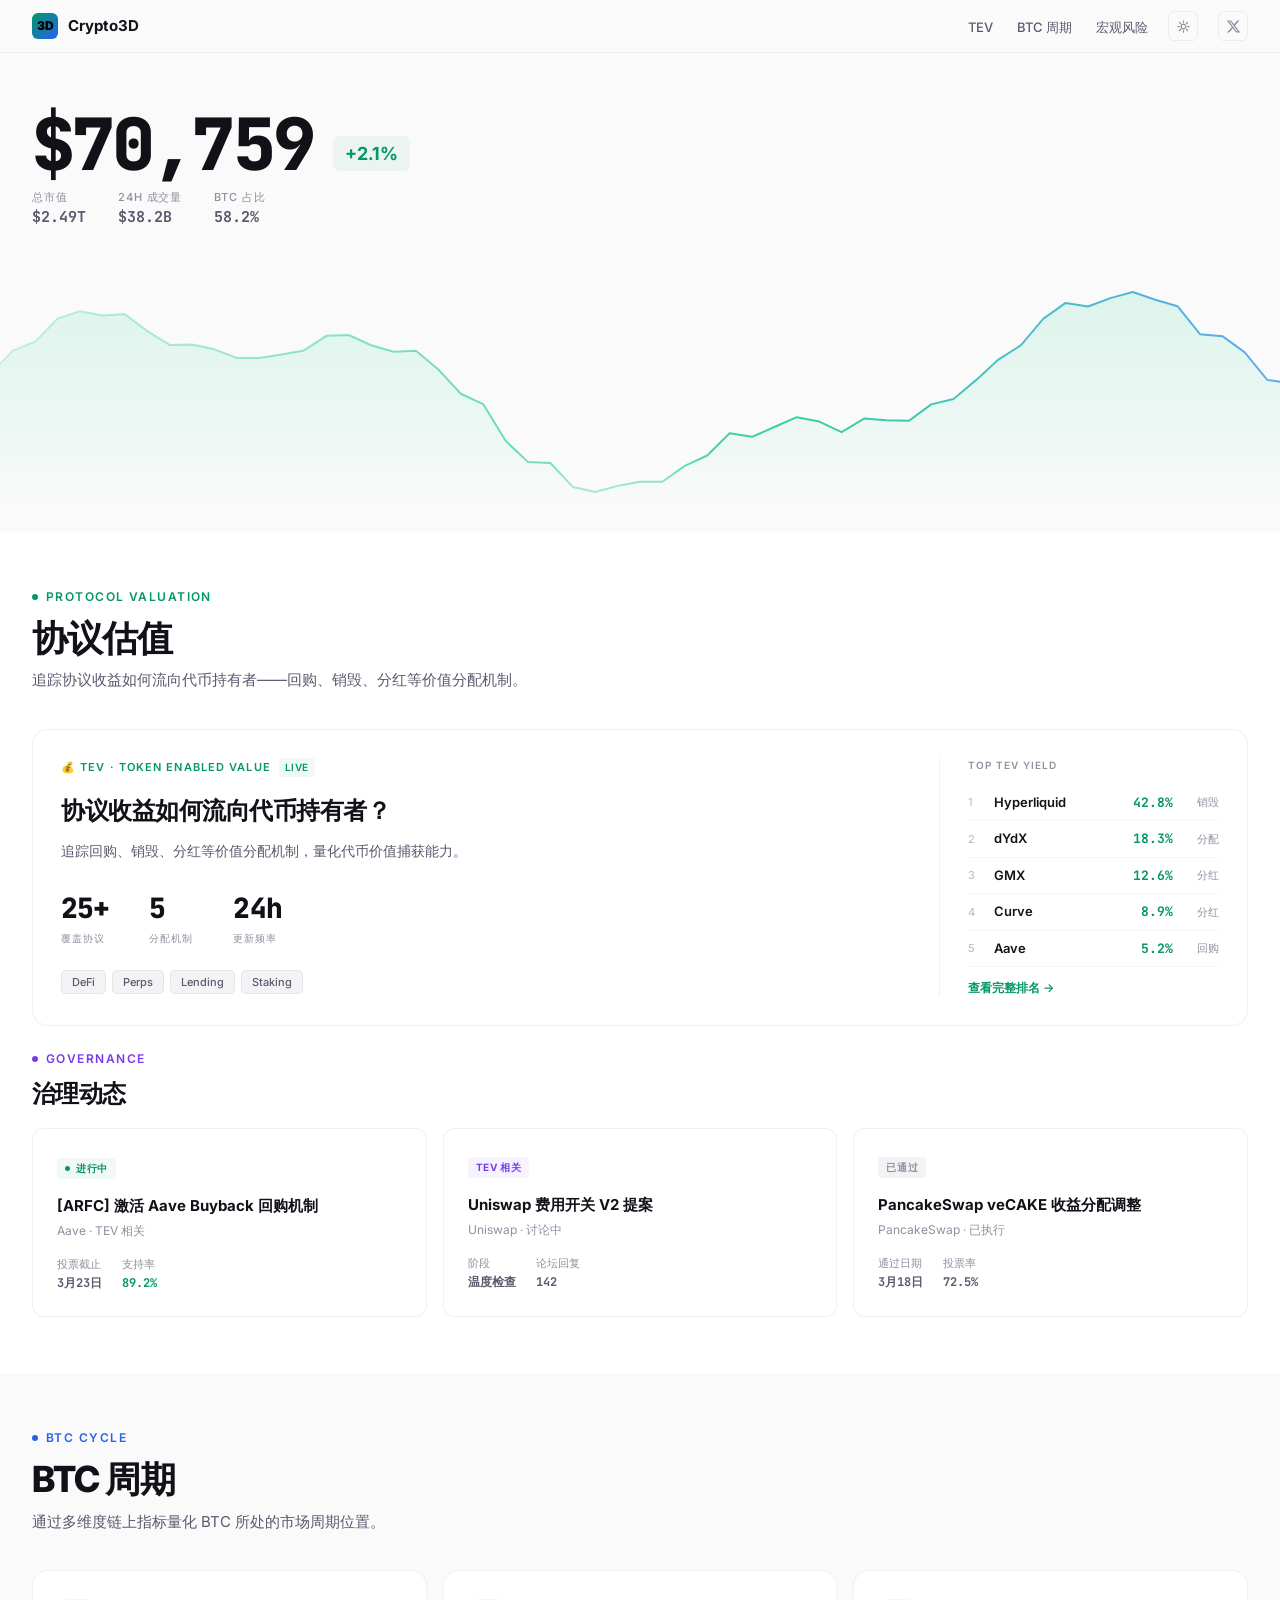
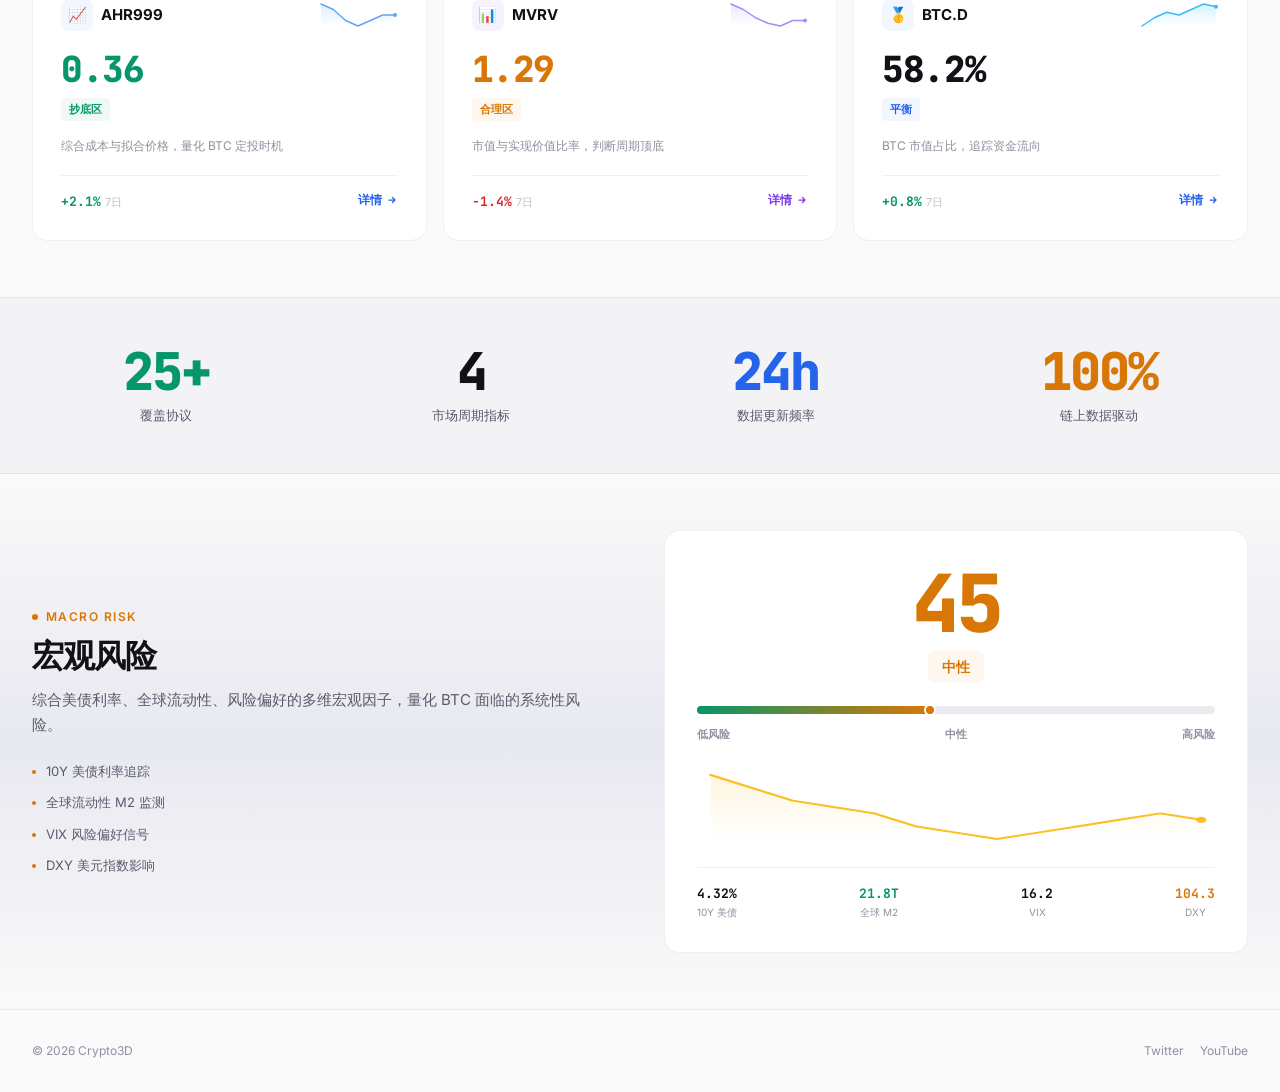
==== commit d87537f9: "refactor: homepage layout — 3 business lines + remove fear/greed 1. Removed fear/greed index from he" ====
--- a/index.html
+++ b/index.html
@@ -319,10 +319,7 @@
         <span class="hero-meta-label">BTC 占比</span>
         <span class="hero-meta-val mono">58.2%</span>
       </div>
-      <div class="hero-meta-item">
-        <span class="hero-meta-label">恐贪指数</span>
-        <span class="hero-meta-val mono" style="color:var(--amber)">45 · 中性</span>
-      </div>
+
     </div>
   </div>
   <div class="hero-chart rv">
@@ -330,44 +327,91 @@
   </div>
 </section>
 
-<!-- ═══════════════════ TEV + INDICATORS (Bento Grid) ═══════════════════ -->
+<!-- ═══════════════════ 区域1: TEV 业务线 ═══════════════════ -->
 <section class="sec-alt" id="tev">
   <div class="sec">
     <div class="sec-head rv">
       <div class="sec-eyebrow" style="color:var(--green)"><div class="dot" style="background:var(--green)"></div>Protocol Valuation</div>
-      <h2 class="sec-title">为长期投资者提供价值判断工具</h2>
-      <p class="sec-desc">追踪协议价值分配，量化 BTC 周期位置，评估宏观风险——数据驱动的决策框架。</p>
-    </div>
-
-    <div class="bento">
-      <!-- TEV: 8 columns -->
-      <a href="./tev/" class="bento-card glow b-8 rv" id="cycle">
-        <div class="tev-inner">
-          <div>
-            <div class="tev-eyebrow">💰 TEV · Token Enabled Value <span class="badge">Live</span></div>
-            <h3 class="tev-title">协议收益如何流向代币持有者？</h3>
-            <p class="tev-desc">追踪回购、销毁、分红等价值分配机制，量化代币价值捕获能力。</p>
-            <div class="tev-kpis">
-              <div><div class="tev-kpi-v mono">25+</div><div class="tev-kpi-l">覆盖协议</div></div>
-              <div><div class="tev-kpi-v mono">5</div><div class="tev-kpi-l">分配机制</div></div>
-              <div><div class="tev-kpi-v mono">24h</div><div class="tev-kpi-l">更新频率</div></div>
-            </div>
-            <div class="tev-tags"><span class="tev-tag">DeFi</span><span class="tev-tag">Perps</span><span class="tev-tag">Lending</span><span class="tev-tag">Staking</span></div>
+      <h2 class="sec-title">协议估值</h2>
+      <p class="sec-desc">追踪协议收益如何流向代币持有者——回购、销毁、分红等价值分配机制。</p>
+    </div>
+
+    <!-- TEV 大卡片 -->
+    <a href="./tev/" class="bento-card glow rv" style="display:block">
+      <div class="tev-inner">
+        <div>
+          <div class="tev-eyebrow">💰 TEV · Token Enabled Value <span class="badge">Live</span></div>
+          <h3 class="tev-title">协议收益如何流向代币持有者？</h3>
+          <p class="tev-desc">追踪回购、销毁、分红等价值分配机制，量化代币价值捕获能力。</p>
+          <div class="tev-kpis">
+            <div><div class="tev-kpi-v mono">25+</div><div class="tev-kpi-l">覆盖协议</div></div>
+            <div><div class="tev-kpi-v mono">5</div><div class="tev-kpi-l">分配机制</div></div>
+            <div><div class="tev-kpi-v mono">24h</div><div class="tev-kpi-l">更新频率</div></div>
           </div>
-          <div class="tev-table">
-            <div class="tev-table-head">Top TEV Yield</div>
-            <div class="tev-row"><span class="tev-rank">1</span><span class="tev-proto">Hyperliquid</span><span class="tev-yield mono">42.8%</span><span class="tev-mech">销毁</span></div>
-            <div class="tev-row"><span class="tev-rank">2</span><span class="tev-proto">dYdX</span><span class="tev-yield mono">18.3%</span><span class="tev-mech">分配</span></div>
-            <div class="tev-row"><span class="tev-rank">3</span><span class="tev-proto">GMX</span><span class="tev-yield mono">12.6%</span><span class="tev-mech">分红</span></div>
-            <div class="tev-row"><span class="tev-rank">4</span><span class="tev-proto">Curve</span><span class="tev-yield mono">8.9%</span><span class="tev-mech">分红</span></div>
-            <div class="tev-row"><span class="tev-rank">5</span><span class="tev-proto">Aave</span><span class="tev-yield mono">5.2%</span><span class="tev-mech">回购</span></div>
-            <div class="tev-link">查看完整排名 →</div>
+          <div class="tev-tags"><span class="tev-tag">DeFi</span><span class="tev-tag">Perps</span><span class="tev-tag">Lending</span><span class="tev-tag">Staking</span></div>
+        </div>
+        <div class="tev-table">
+          <div class="tev-table-head">Top TEV Yield</div>
+          <div class="tev-row"><span class="tev-rank">1</span><span class="tev-proto">Hyperliquid</span><span class="tev-yield mono">42.8%</span><span class="tev-mech">销毁</span></div>
+          <div class="tev-row"><span class="tev-rank">2</span><span class="tev-proto">dYdX</span><span class="tev-yield mono">18.3%</span><span class="tev-mech">分配</span></div>
+          <div class="tev-row"><span class="tev-rank">3</span><span class="tev-proto">GMX</span><span class="tev-yield mono">12.6%</span><span class="tev-mech">分红</span></div>
+          <div class="tev-row"><span class="tev-rank">4</span><span class="tev-proto">Curve</span><span class="tev-yield mono">8.9%</span><span class="tev-mech">分红</span></div>
+          <div class="tev-row"><span class="tev-rank">5</span><span class="tev-proto">Aave</span><span class="tev-yield mono">5.2%</span><span class="tev-mech">回购</span></div>
+          <div class="tev-link">查看完整排名 →</div>
+        </div>
+      </div>
+    </a>
+
+    <!-- 治理动态（TEV 子板块） -->
+    <div style="margin-top:24px">
+      <div class="sec-head rv" style="margin-bottom:20px">
+        <div class="sec-eyebrow" style="color:var(--purple)"><div class="dot" style="background:var(--purple)"></div>Governance</div>
+        <h3 class="sec-title" style="font-size:24px">治理动态</h3>
+      </div>
+      <div class="gov-grid rv">
+        <a href="./tev/governance/" class="gov-card">
+          <div class="gov-card-status active"><div class="pulse-dot"></div>进行中</div>
+          <div class="gov-card-title">[ARFC] 激活 Aave Buyback 回购机制</div>
+          <div class="gov-card-proto">Aave · TEV 相关</div>
+          <div class="gov-card-meta">
+            <dl><dt>投票截止</dt><dd class="mono">3月23日</dd></dl>
+            <dl><dt>支持率</dt><dd class="mono" style="color:var(--green)">89.2%</dd></dl>
           </div>
-        </div>
-      </a>
-
-      <!-- AHR999: 4 columns -->
-      <a href="./ahr999/" class="bento-card b-4 rv">
+        </a>
+        <a href="./tev/governance/" class="gov-card">
+          <div class="gov-card-status tev">TEV 相关</div>
+          <div class="gov-card-title">Uniswap 费用开关 V2 提案</div>
+          <div class="gov-card-proto">Uniswap · 讨论中</div>
+          <div class="gov-card-meta">
+            <dl><dt>阶段</dt><dd>温度检查</dd></dl>
+            <dl><dt>论坛回复</dt><dd class="mono">142</dd></dl>
+          </div>
+        </a>
+        <a href="./tev/governance/" class="gov-card">
+          <div class="gov-card-status passed">已通过</div>
+          <div class="gov-card-title">PancakeSwap veCAKE 收益分配调整</div>
+          <div class="gov-card-proto">PancakeSwap · 已执行</div>
+          <div class="gov-card-meta">
+            <dl><dt>通过日期</dt><dd class="mono">3月18日</dd></dl>
+            <dl><dt>投票率</dt><dd class="mono">72.5%</dd></dl>
+          </div>
+        </a>
+      </div>
+    </div>
+  </div>
+</section>
+
+<!-- ═══════════════════ 区域2: BTC 周期指标 ═══════════════════ -->
+<section id="cycle">
+  <div class="sec">
+    <div class="sec-head rv">
+      <div class="sec-eyebrow" style="color:var(--blue)"><div class="dot" style="background:var(--blue)"></div>BTC Cycle</div>
+      <h2 class="sec-title">BTC 周期</h2>
+      <p class="sec-desc">通过多维度链上指标量化 BTC 所处的市场周期位置。</p>
+    </div>
+
+    <div class="bento rv">
+      <a href="./ahr999/" class="bento-card b-4">
         <div class="ind-top">
           <div class="ind-label"><div class="ind-icon" style="background:var(--blue-d)">📈</div><span class="ind-name">AHR999</span></div>
           <div class="ind-spark"><svg id="sp-a" width="80" height="28" viewBox="0 0 80 28"></svg></div>
@@ -381,30 +425,28 @@
         </div>
       </a>
 
-      <!-- MVRV: 6 columns -->
-      <a href="./mvrv/" class="bento-card b-6 rv">
+      <a href="./mvrv/" class="bento-card b-4">
         <div class="ind-top">
           <div class="ind-label"><div class="ind-icon" style="background:var(--purple-d)">📊</div><span class="ind-name">MVRV</span></div>
           <div class="ind-spark"><svg id="sp-m" width="80" height="28" viewBox="0 0 80 28"></svg></div>
         </div>
         <div class="ind-val mono" style="color:var(--amber)">1.29</div>
         <div class="ind-zone y">合理区</div>
-        <p class="ind-desc">市值与实现价值比率，判断市场整体估值水平与周期位置</p>
+        <p class="ind-desc">市值与实现价值比率，判断周期顶底</p>
         <div class="ind-foot">
           <div><span class="ind-chg down mono">-1.4%</span><span class="ind-7d">7日</span></div>
           <span class="ind-act" style="color:var(--purple)">详情 <svg xmlns="http://www.w3.org/2000/svg" fill="none" viewBox="0 0 24 24" stroke="currentColor" stroke-width="2.5"><path stroke-linecap="round" stroke-linejoin="round" d="M13 7l5 5m0 0l-5 5m5-5H6"/></svg></span>
         </div>
       </a>
 
-      <!-- BTC.D: 6 columns -->
-      <a href="./btc-dominance/" class="bento-card b-6 rv">
+      <a href="./btc-dominance/" class="bento-card b-4">
         <div class="ind-top">
           <div class="ind-label"><div class="ind-icon" style="background:var(--blue-d)">🥇</div><span class="ind-name">BTC.D</span></div>
           <div class="ind-spark"><svg id="sp-d" width="80" height="28" viewBox="0 0 80 28"></svg></div>
         </div>
         <div class="ind-val mono">58.2%</div>
         <div class="ind-zone b">平衡</div>
-        <p class="ind-desc">BTC 市值占比，追踪资金在比特币与山寨币之间的流向</p>
+        <p class="ind-desc">BTC 市值占比，追踪资金流向</p>
         <div class="ind-foot">
           <div><span class="ind-chg up mono">+0.8%</span><span class="ind-7d">7日</span></div>
           <span class="ind-act" style="color:var(--blue)">详情 <svg xmlns="http://www.w3.org/2000/svg" fill="none" viewBox="0 0 24 24" stroke="currentColor" stroke-width="2.5"><path stroke-linecap="round" stroke-linejoin="round" d="M13 7l5 5m0 0l-5 5m5-5H6"/></svg></span>
@@ -460,55 +502,7 @@
   </div>
 </section>
 
-<!-- ═══════════════════ GOVERNANCE (交错布局) ═══════════════════ -->
-<section class="gov-section sec-alt">
-  <div class="gov-inner">
-    <div class="sec-head rv">
-      <div class="sec-eyebrow" style="color:var(--purple)"><div class="dot" style="background:var(--purple)"></div>Governance</div>
-      <h2 class="sec-title">治理动态</h2>
-      <p class="sec-desc">追踪协议治理提案中与 TEV（代币价值分配）相关的关键决策。</p>
-    </div>
-
-    <div class="gov-grid rv">
-      <a href="./tev/governance/" class="gov-card">
-        <div class="gov-card-status active"><div class="pulse-dot"></div>进行中</div>
-        <div class="gov-card-title">[ARFC] 激活 Aave Buyback 回购机制</div>
-        <div class="gov-card-proto">Aave · TEV 相关</div>
-        <div class="gov-card-meta">
-          <dl><dt>投票截止</dt><dd class="mono">3月23日</dd></dl>
-          <dl><dt>支持率</dt><dd class="mono" style="color:var(--green)">89.2%</dd></dl>
-        </div>
-      </a>
-
-      <a href="./tev/governance/" class="gov-card">
-        <div class="gov-card-status tev">TEV 相关</div>
-        <div class="gov-card-title">Uniswap 费用开关 V2 提案</div>
-        <div class="gov-card-proto">Uniswap · 讨论中</div>
-        <div class="gov-card-meta">
-          <dl><dt>阶段</dt><dd>温度检查</dd></dl>
-          <dl><dt>论坛回复</dt><dd class="mono">142</dd></dl>
-        </div>
-      </a>
-
-      <a href="./tev/governance/" class="gov-card">
-        <div class="gov-card-status passed">已通过</div>
-        <div class="gov-card-title">PancakeSwap veCAKE 收益分配调整</div>
-        <div class="gov-card-proto">PancakeSwap · 已执行</div>
-        <div class="gov-card-meta">
-          <dl><dt>通过日期</dt><dd class="mono">3月18日</dd></dl>
-          <dl><dt>投票率</dt><dd class="mono">72.5%</dd></dl>
-        </div>
-      </a>
-    </div>
-
-    <div class="gov-more rv">
-      <a href="./tev/governance/">
-        查看全部治理提案
-        <svg xmlns="http://www.w3.org/2000/svg" fill="none" viewBox="0 0 24 24" stroke="currentColor" stroke-width="2.5"><path stroke-linecap="round" stroke-linejoin="round" d="M13 7l5 5m0 0l-5 5m5-5H6"/></svg>
-      </a>
-    </div>
-  </div>
-</section>
+
 
 <footer>
   <div class="ft">
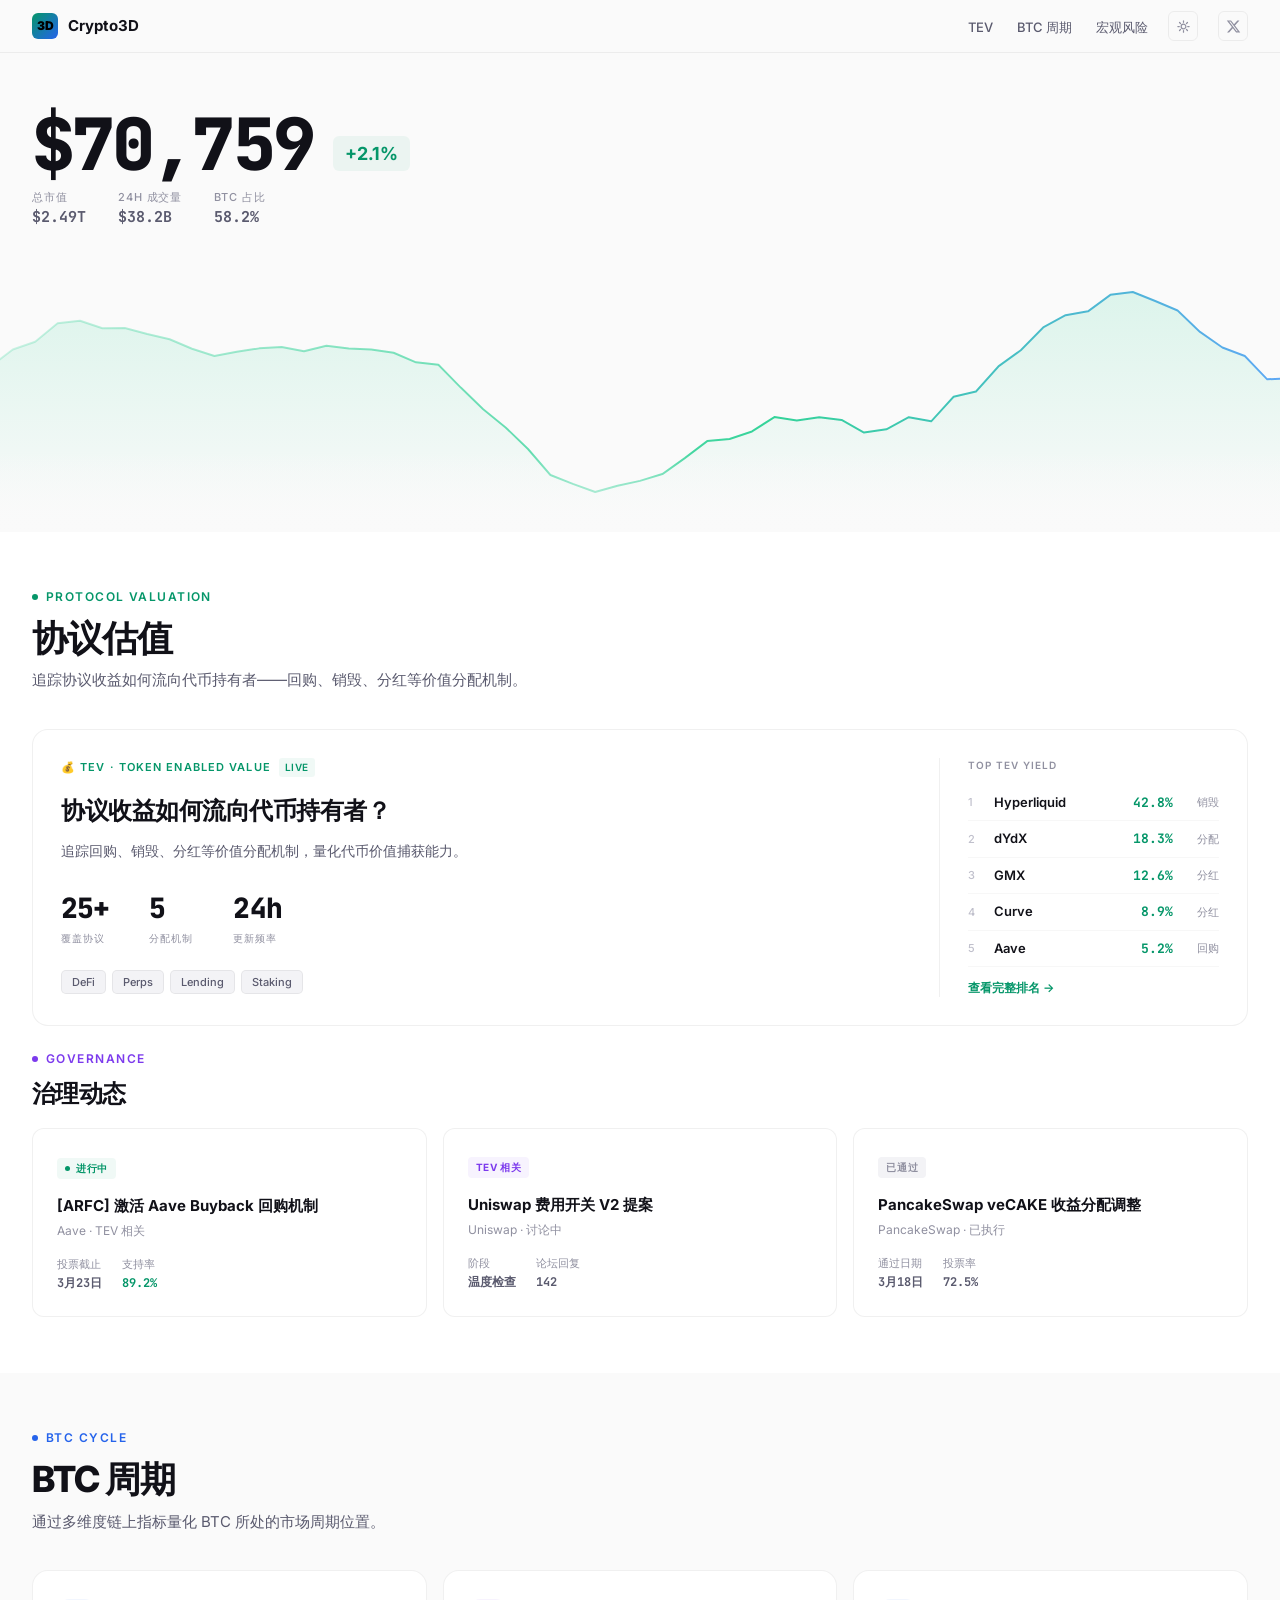
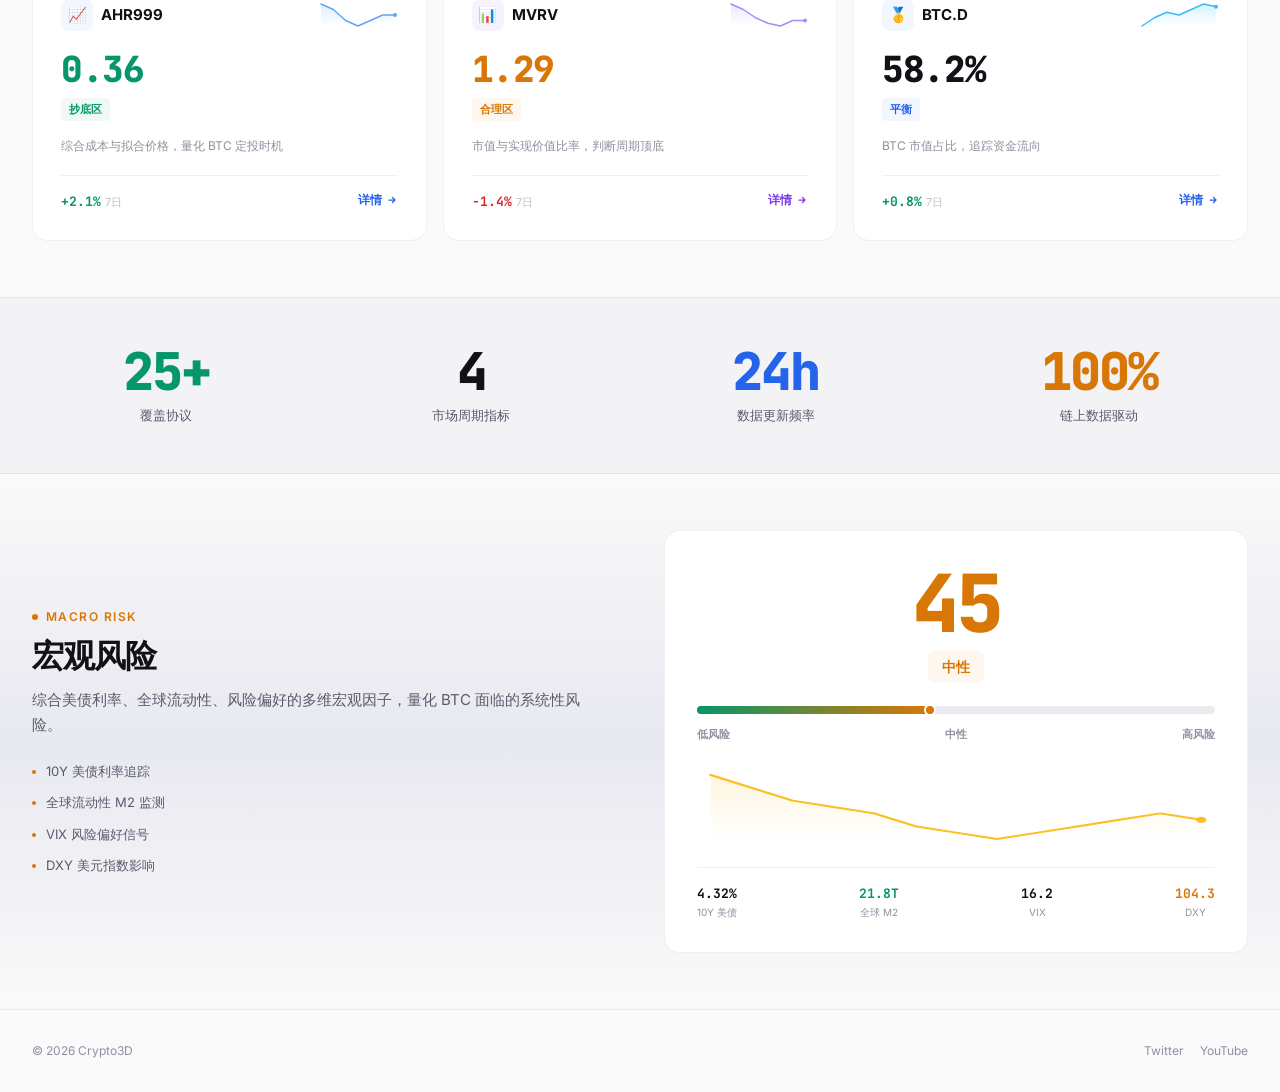
==== commit 9037165b: "fix: remove scroll-reveal from BTC Cycle + Risk sections Root cause: .rv class sets opacity:0, Inter" ====
--- a/index.html
+++ b/index.html
@@ -404,13 +404,13 @@
 <!-- ═══════════════════ 区域2: BTC 周期指标 ═══════════════════ -->
 <section id="cycle">
   <div class="sec">
-    <div class="sec-head rv">
+    <div class="sec-head">
       <div class="sec-eyebrow" style="color:var(--blue)"><div class="dot" style="background:var(--blue)"></div>BTC Cycle</div>
       <h2 class="sec-title">BTC 周期</h2>
       <p class="sec-desc">通过多维度链上指标量化 BTC 所处的市场周期位置。</p>
     </div>
 
-    <div class="bento rv">
+    <div class="bento">
       <a href="./ahr999/" class="bento-card b-4">
         <div class="ind-top">
           <div class="ind-label"><div class="ind-icon" style="background:var(--blue-d)">📈</div><span class="ind-name">AHR999</span></div>
@@ -459,7 +459,7 @@
 <!-- ═══════════════════ STATS BAR (Stripe-inspired) ═══════════════════ -->
 <div class="stats-bar">
   <div class="stats-bar-bg"></div>
-  <div class="stats-bar-inner rv">
+  <div class="stats-bar-inner">
     <div class="stat-item"><div class="stat-num mono" style="color:var(--green)">25+</div><div class="stat-label">覆盖协议</div></div>
     <div class="stat-item"><div class="stat-num mono">4</div><div class="stat-label">市场周期指标</div></div>
     <div class="stat-item"><div class="stat-num mono" style="color:var(--blue)">24h</div><div class="stat-label">数据更新频率</div></div>
@@ -471,7 +471,7 @@
 <section class="risk-section" id="risk">
   <div class="risk-gradient"></div>
   <div class="risk-content">
-    <div class="risk-text rv">
+    <div class="risk-text">
       <div class="sec-eyebrow" style="color:var(--amber)"><div class="dot" style="background:var(--amber)"></div>Macro Risk</div>
       <h2 class="sec-title">宏观风险</h2>
       <p class="sec-desc">综合美债利率、全球流动性、风险偏好的多维宏观因子，量化 BTC 面临的系统性风险。</p>
@@ -482,7 +482,7 @@
         <div class="risk-feat"><div class="dot"></div>DXY 美元指数影响</div>
       </div>
     </div>
-    <a href="./bmri/" class="risk-viz rv">
+    <a href="./bmri/" class="risk-viz">
       <div class="risk-val mono" style="color:var(--amber)">45</div>
       <div class="risk-zone" style="color:var(--amber);background:var(--amber-d)">中性</div>
       <div class="gauge">
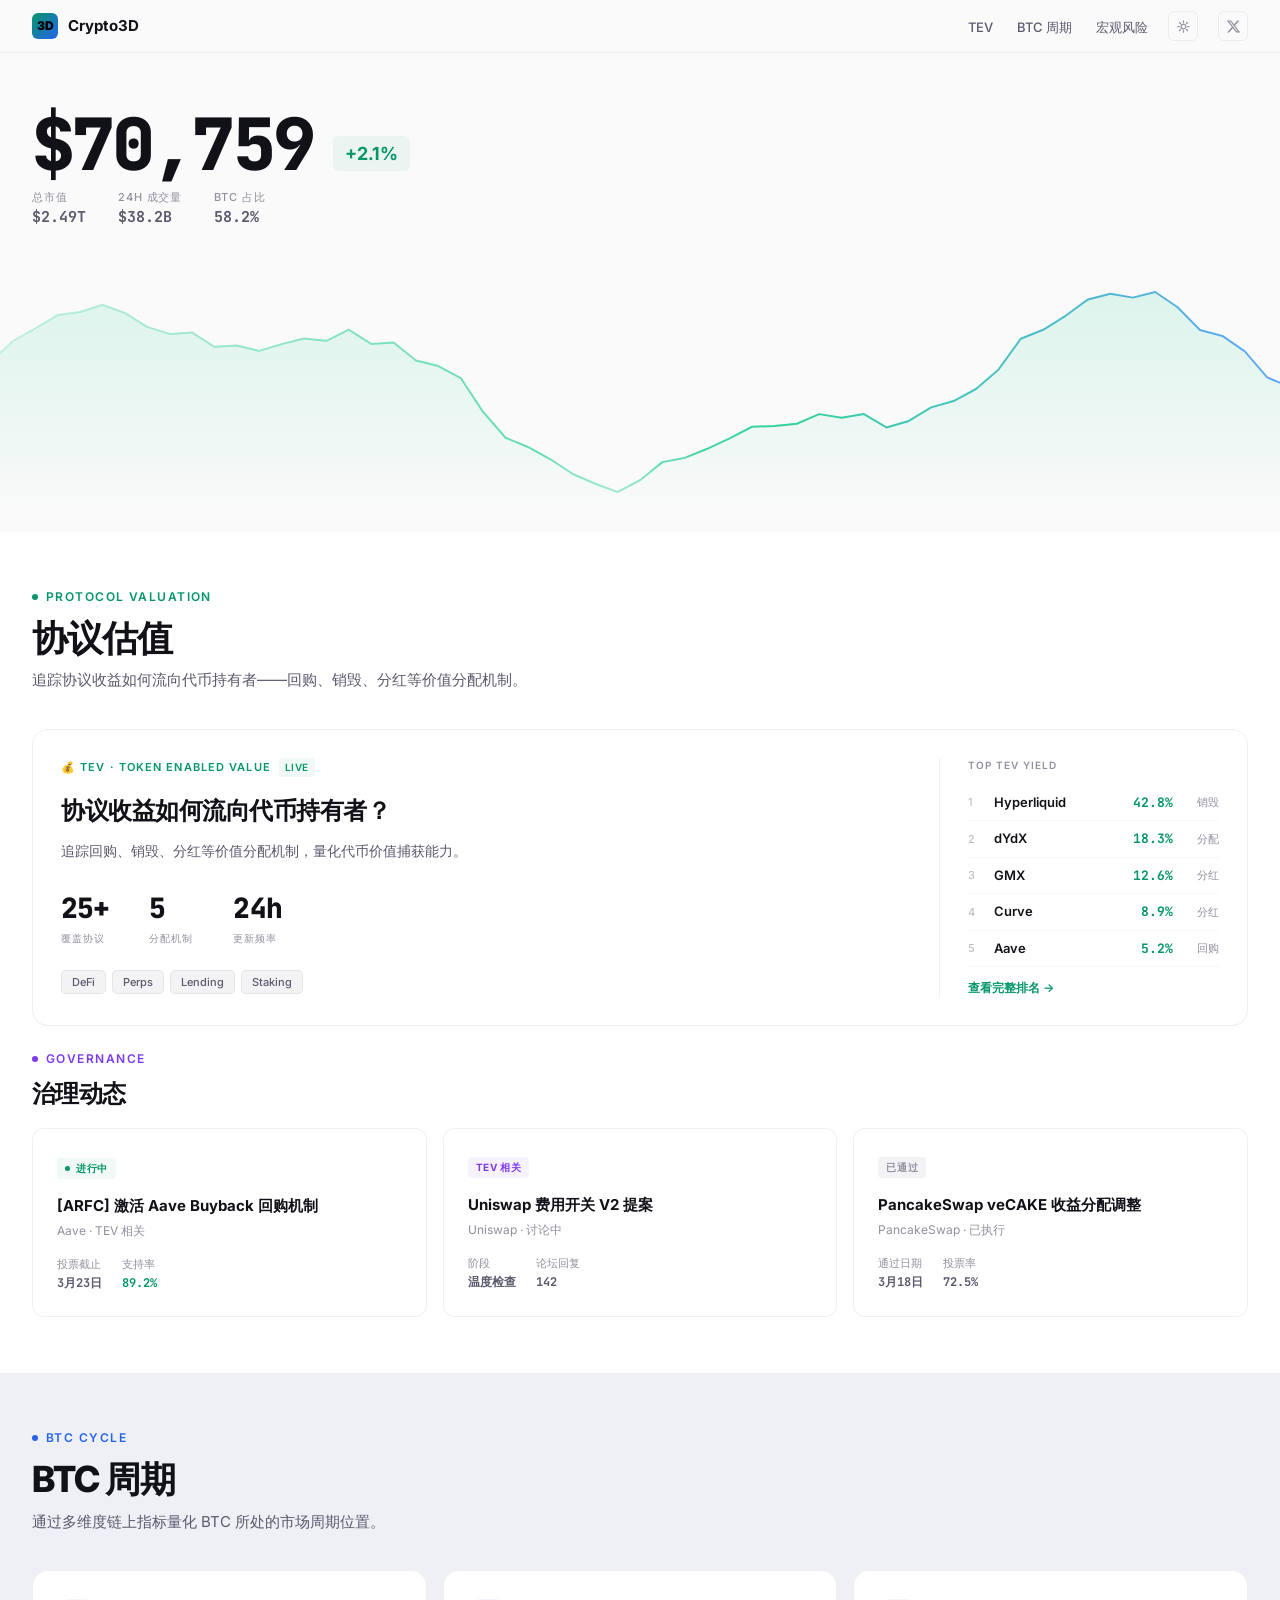
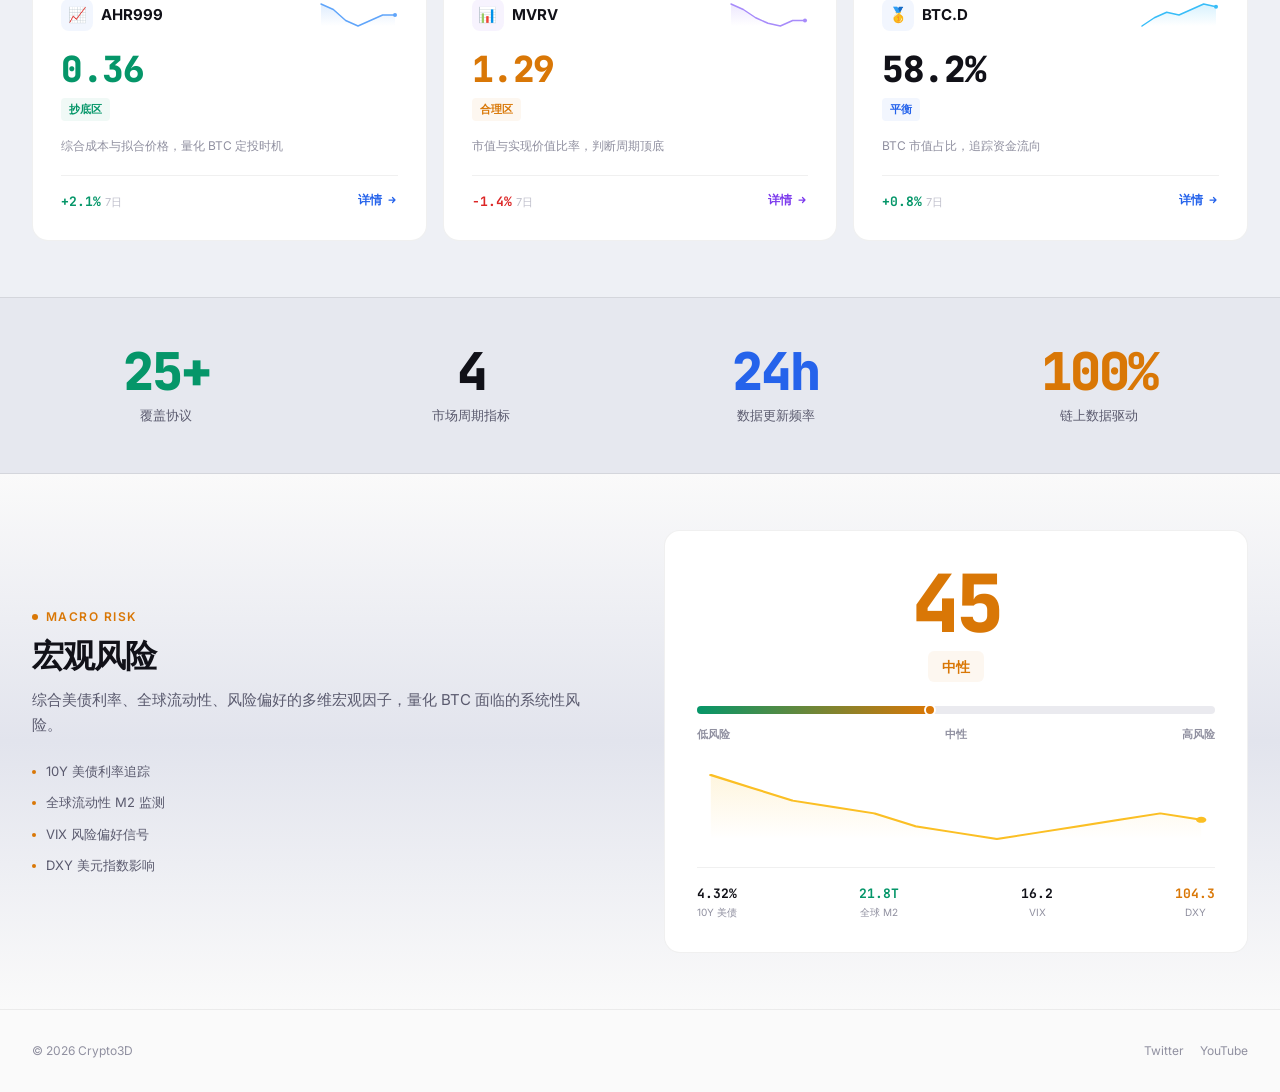
==== commit 13f85218: "fix: light theme section contrast — distinct backgrounds per area - BTC Cycle: added .sec-tinted cla" ====
--- a/index.html
+++ b/index.html
@@ -113,6 +113,8 @@
     /* ── SECTION SYSTEM ── */
     .sec{max-width:1280px;margin:0 auto;padding:56px 32px}
     .sec-alt{background:var(--bg-1)}
+    .sec-tinted{background:var(--bg-2)}
+    [data-theme="light"] .sec-tinted{background:#eef0f5}
     .sec-dark{background:linear-gradient(180deg,var(--bg-0),var(--bg-2),var(--bg-0))}
     .sec-head{margin-bottom:36px}
     .sec-eyebrow{font-size:12px;font-weight:600;text-transform:uppercase;letter-spacing:0.12em;margin-bottom:12px;display:flex;align-items:center;gap:8px}
@@ -196,7 +198,7 @@
     /* ── WIDE STATS BAR (Stripe-inspired) ── */
     .stats-bar{padding:48px 0;position:relative;overflow:hidden;border-top:1px solid var(--border);border-bottom:1px solid var(--border)}
     .stats-bar-bg{position:absolute;inset:0;background:linear-gradient(135deg,rgba(52,211,153,0.04),rgba(96,165,250,0.04),rgba(167,139,250,0.03));opacity:var(--glow-opacity)}
-    [data-theme="light"] .stats-bar{background:var(--bg-2)}
+    [data-theme="light"] .stats-bar{background:#e6e8ef;border-color:rgba(0,0,0,0.08)}
     .stats-bar-inner{max-width:1280px;margin:0 auto;padding:0 32px;display:flex;justify-content:space-around;gap:40px;position:relative;z-index:1;flex-wrap:wrap}
     .stat-item{text-align:center}
     .stat-num{font-size:52px;font-weight:900;letter-spacing:-0.04em;line-height:1}
@@ -210,7 +212,7 @@
     /* ── RISK SECTION (full-width gradient bg) ── */
     .risk-section{position:relative;overflow:hidden}
     .risk-gradient{position:absolute;inset:0;background:linear-gradient(180deg,var(--bg-0) 0%,var(--bg-2) 50%,var(--bg-0) 100%)}
-    [data-theme="light"] .risk-gradient{background:linear-gradient(180deg,var(--bg-0) 0%,#e8e8f0 50%,var(--bg-0) 100%)}
+    [data-theme="light"] .risk-gradient{background:linear-gradient(180deg,var(--bg-0) 0%,#e2e4ed 50%,var(--bg-0) 100%)}
     .risk-content{position:relative;z-index:1;max-width:1280px;margin:0 auto;padding:56px 32px;display:grid;grid-template-columns:1fr 1fr;gap:48px;align-items:center}
     @media(max-width:960px){.risk-content{grid-template-columns:1fr;gap:32px}}
 
@@ -402,7 +404,7 @@
 </section>
 
 <!-- ═══════════════════ 区域2: BTC 周期指标 ═══════════════════ -->
-<section id="cycle">
+<section id="cycle" class="sec-tinted">
   <div class="sec">
     <div class="sec-head">
       <div class="sec-eyebrow" style="color:var(--blue)"><div class="dot" style="background:var(--blue)"></div>BTC Cycle</div>
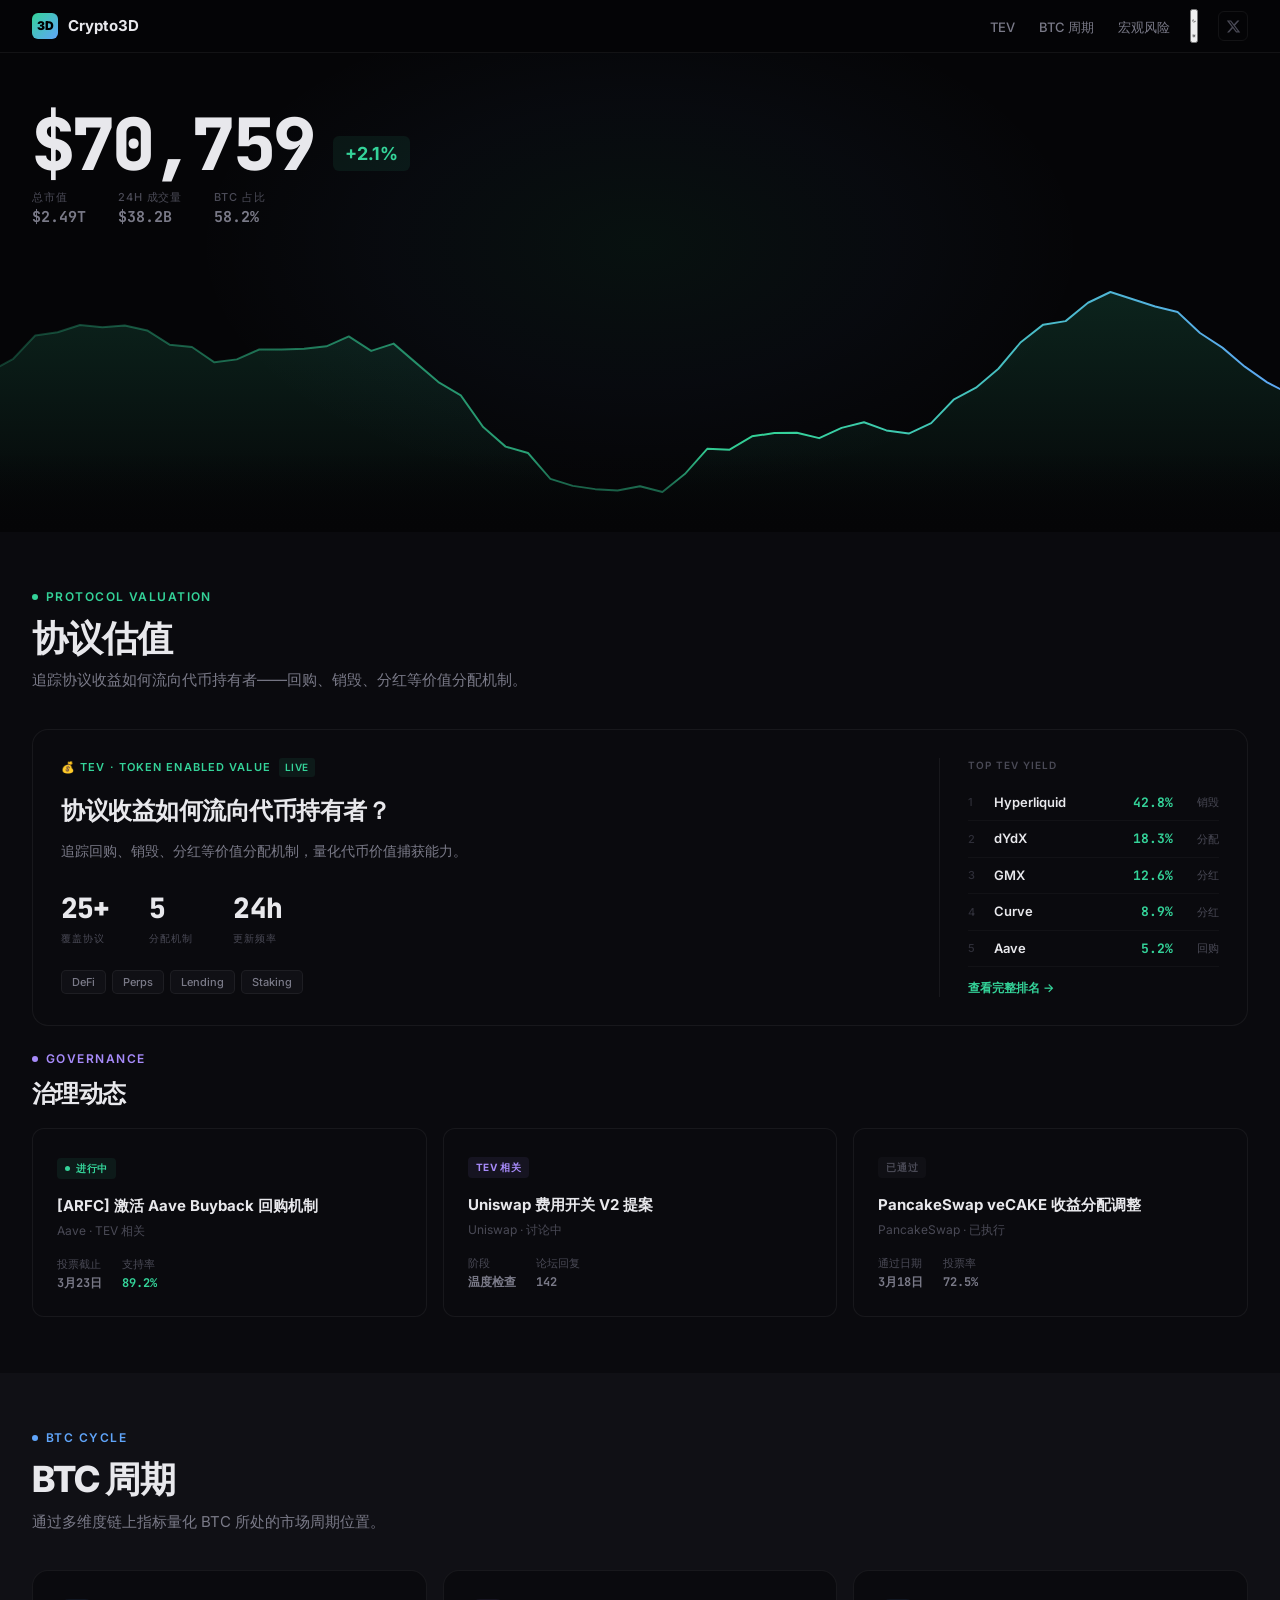
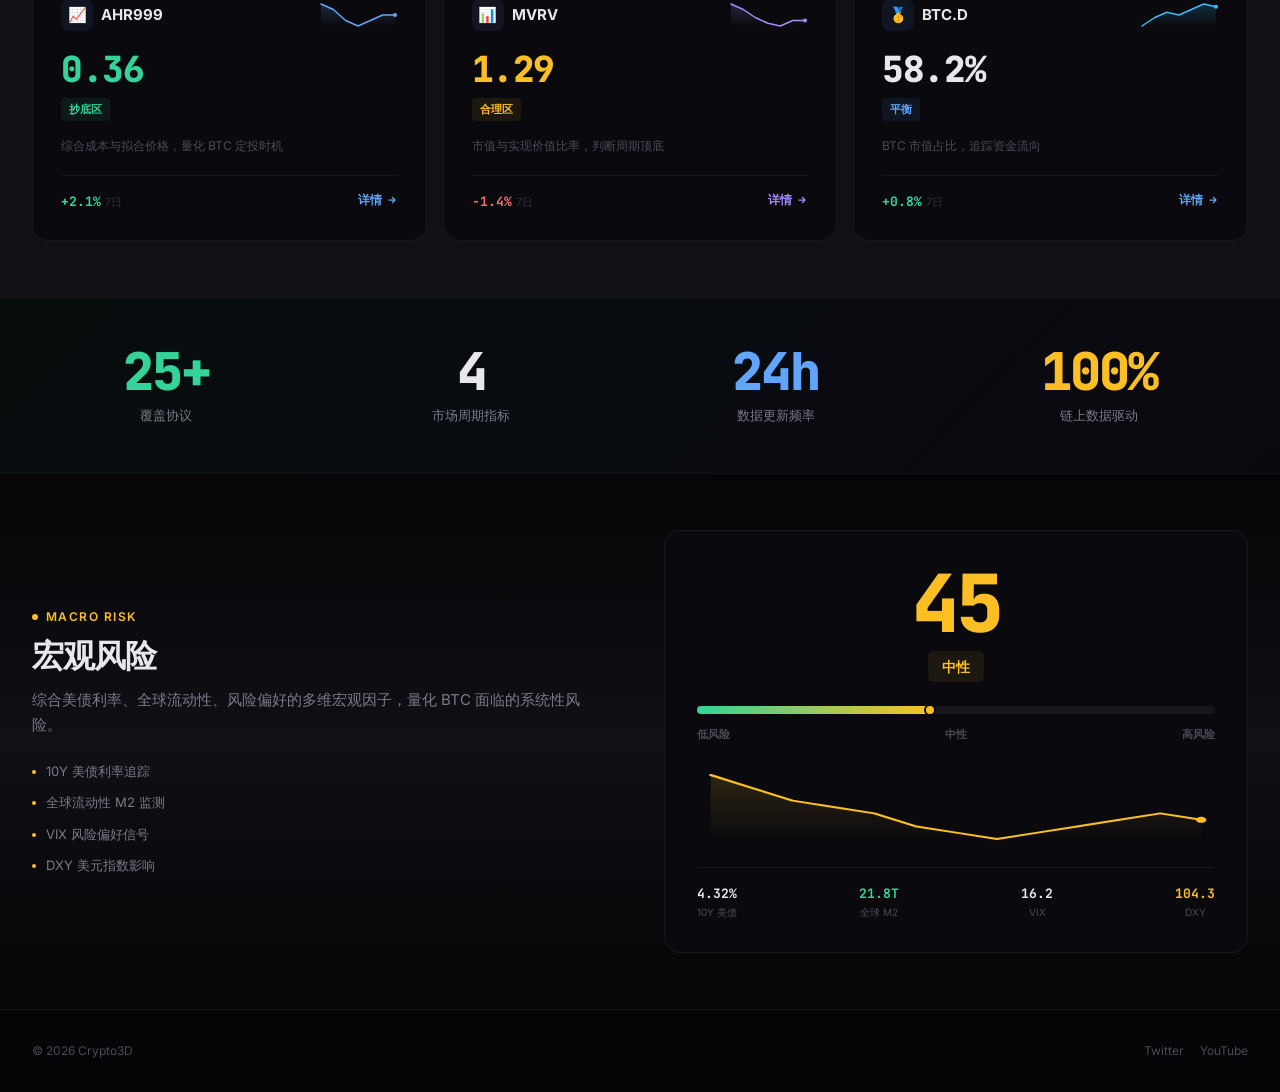
==== commit f8c0eb6b: "fix: unify theme toggle across all business pages" ====
--- a/index.html
+++ b/index.html
@@ -517,12 +517,6 @@
 </footer>
 
 <script>
-document.getElementById('tt').addEventListener('click',()=>{
-  const isDark=document.documentElement.getAttribute('data-theme')!=='light';
-  isDark?document.documentElement.setAttribute('data-theme','light'):document.documentElement.removeAttribute('data-theme');
-  localStorage.setItem('theme',isDark?'light':'dark');
-});
-
 /* Scroll reveal */
 const io=new IntersectionObserver(es=>es.forEach(e=>{if(e.isIntersecting)e.target.classList.add('vis')}),{threshold:.08,rootMargin:'0px 0px -40px 0px'});
 document.querySelectorAll('.rv').forEach((el,i)=>{el.style.transitionDelay=i*50+'ms';io.observe(el)});
@@ -584,6 +578,7 @@
   s.innerHTML=`<defs><linearGradient id="rg" x1="0" y1="0" x2="0" y2="1"><stop offset="0%" stop-color="#fbbf24" stop-opacity=".15"/><stop offset="100%" stop-color="#fbbf24" stop-opacity="0"/></linearGradient></defs><polygon fill="url(#rg)" points="${p},${h-p} ${ln} ${w-p},${h-p}"/><polyline fill="none" stroke="#fbbf24" stroke-width="2" stroke-linecap="round" stroke-linejoin="round" points="${ln}"/><circle cx="${la[0]}" cy="${la[1]}" r="3" fill="#fbbf24"/>`;
 })();
 </script>
+<script src="./js/theme.js"></script>
 </body>
 </html>
 <!-- cache-bust 1774095253 -->
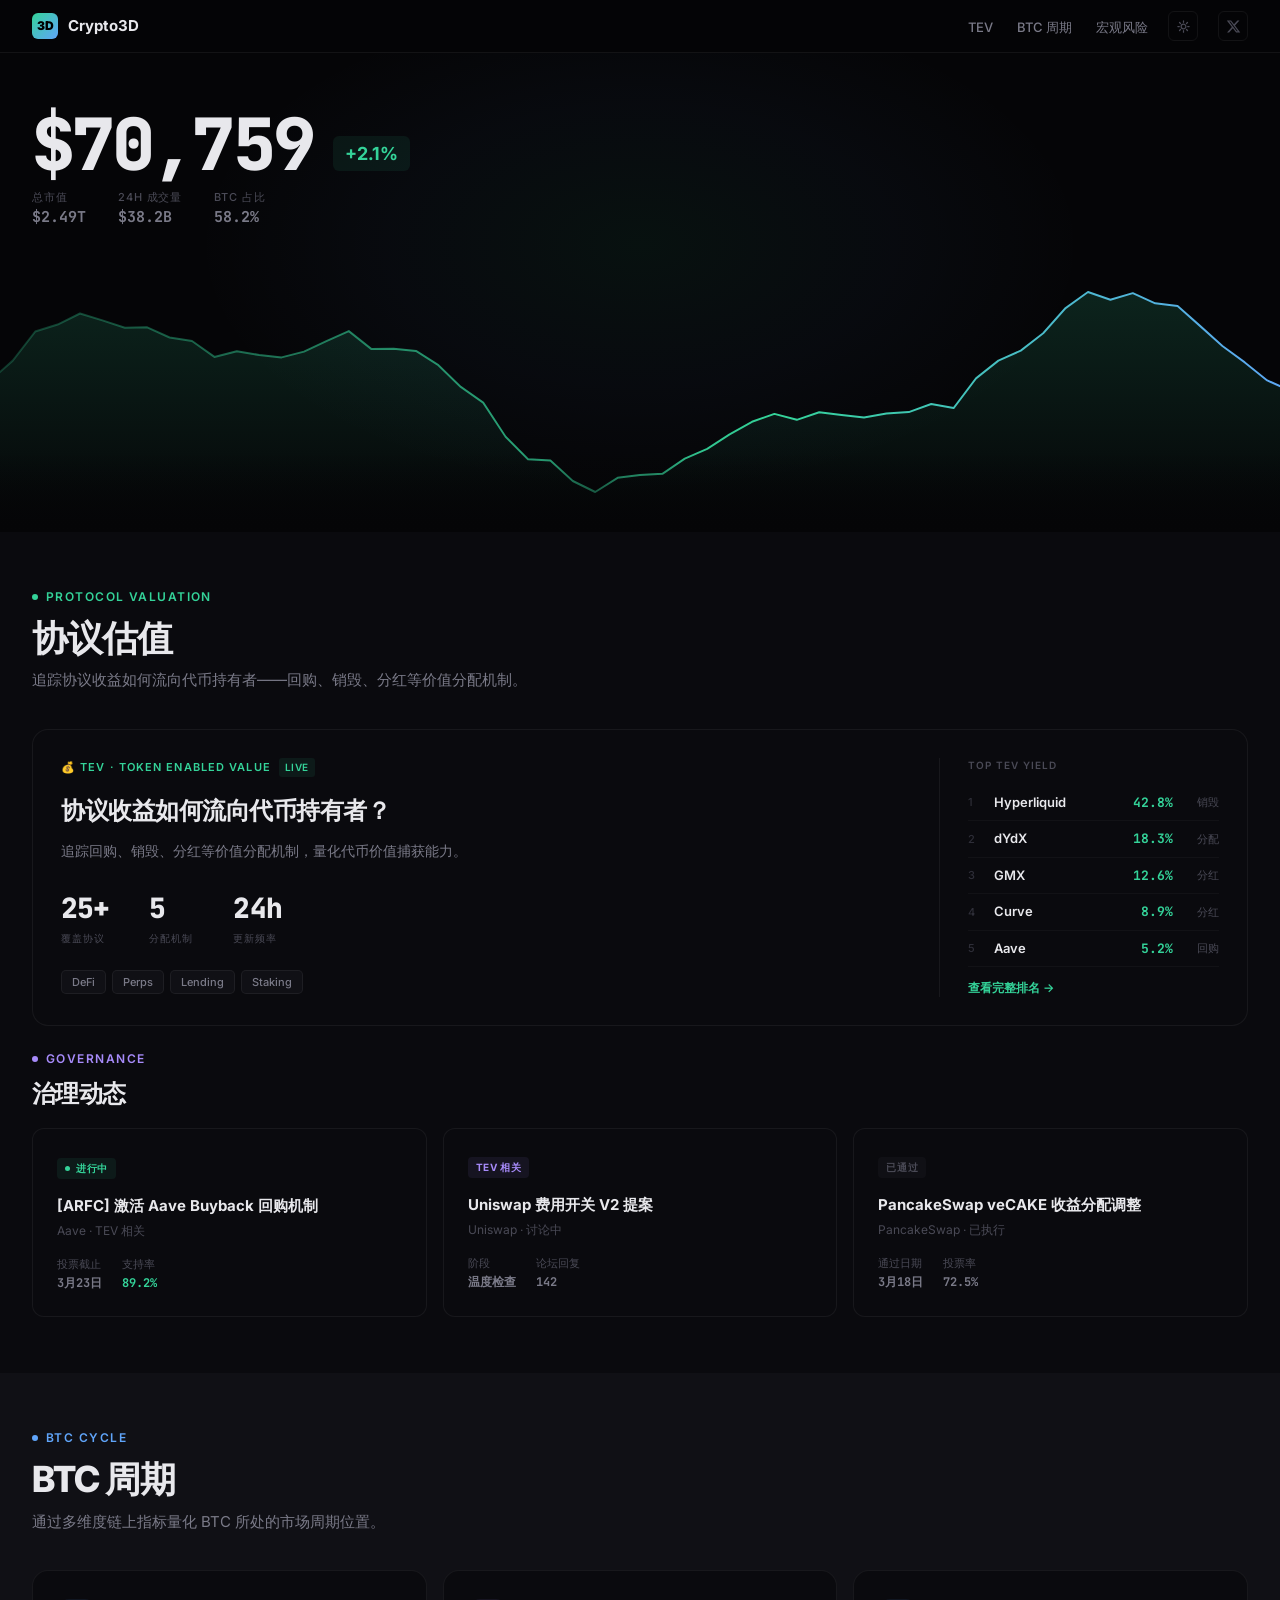
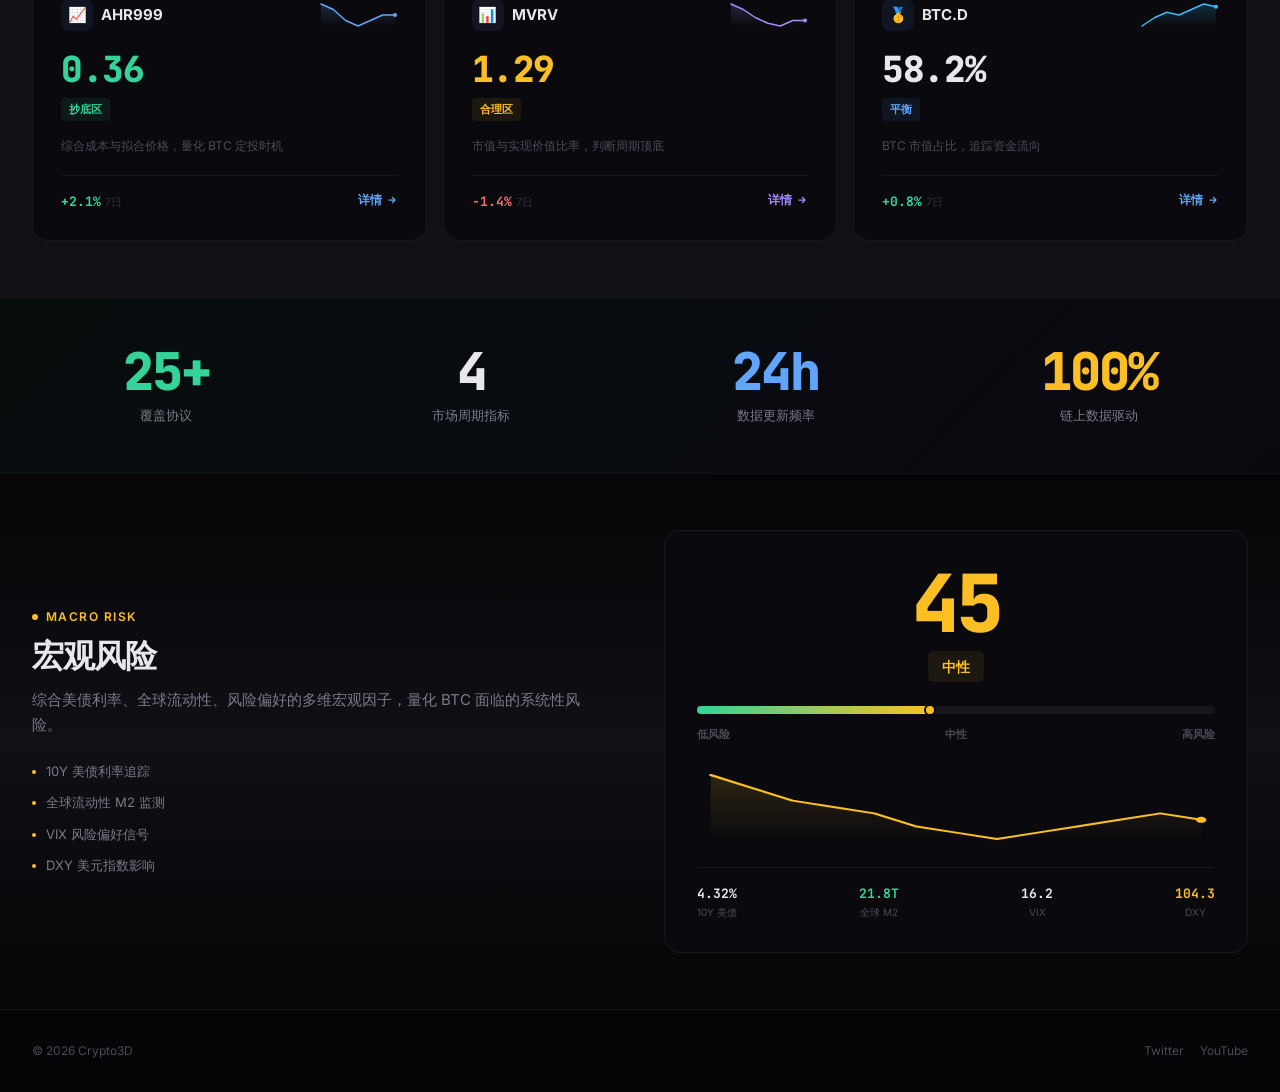
==== commit 8a87ca79: "fix: correct homepage theme toggle icon states" ====
--- a/index.html
+++ b/index.html
@@ -73,9 +73,9 @@
     .ib{width:30px;height:30px;border-radius:6px;border:1px solid var(--border);background:transparent;color:var(--text-3);cursor:pointer;display:flex;align-items:center;justify-content:center;transition:all .15s}
     .ib:hover{border-color:var(--border-h);color:var(--text-1)}
     .ib svg{width:15px;height:15px}
-    .tt .sun{display:none}.tt .moon{display:block}
-    [data-theme="light"] .tt .sun{display:block}
-    [data-theme="light"] .tt .moon{display:none}
+    .tt .sun{display:block}.tt .moon{display:none}
+    [data-theme="light"] .tt .sun{display:none}
+    [data-theme="light"] .tt .moon{display:block}
     @media(max-width:768px){.hd-nav{display:none}.hd{padding:0 20px}}
 
     /* ── HERO: Big chart + price ── */
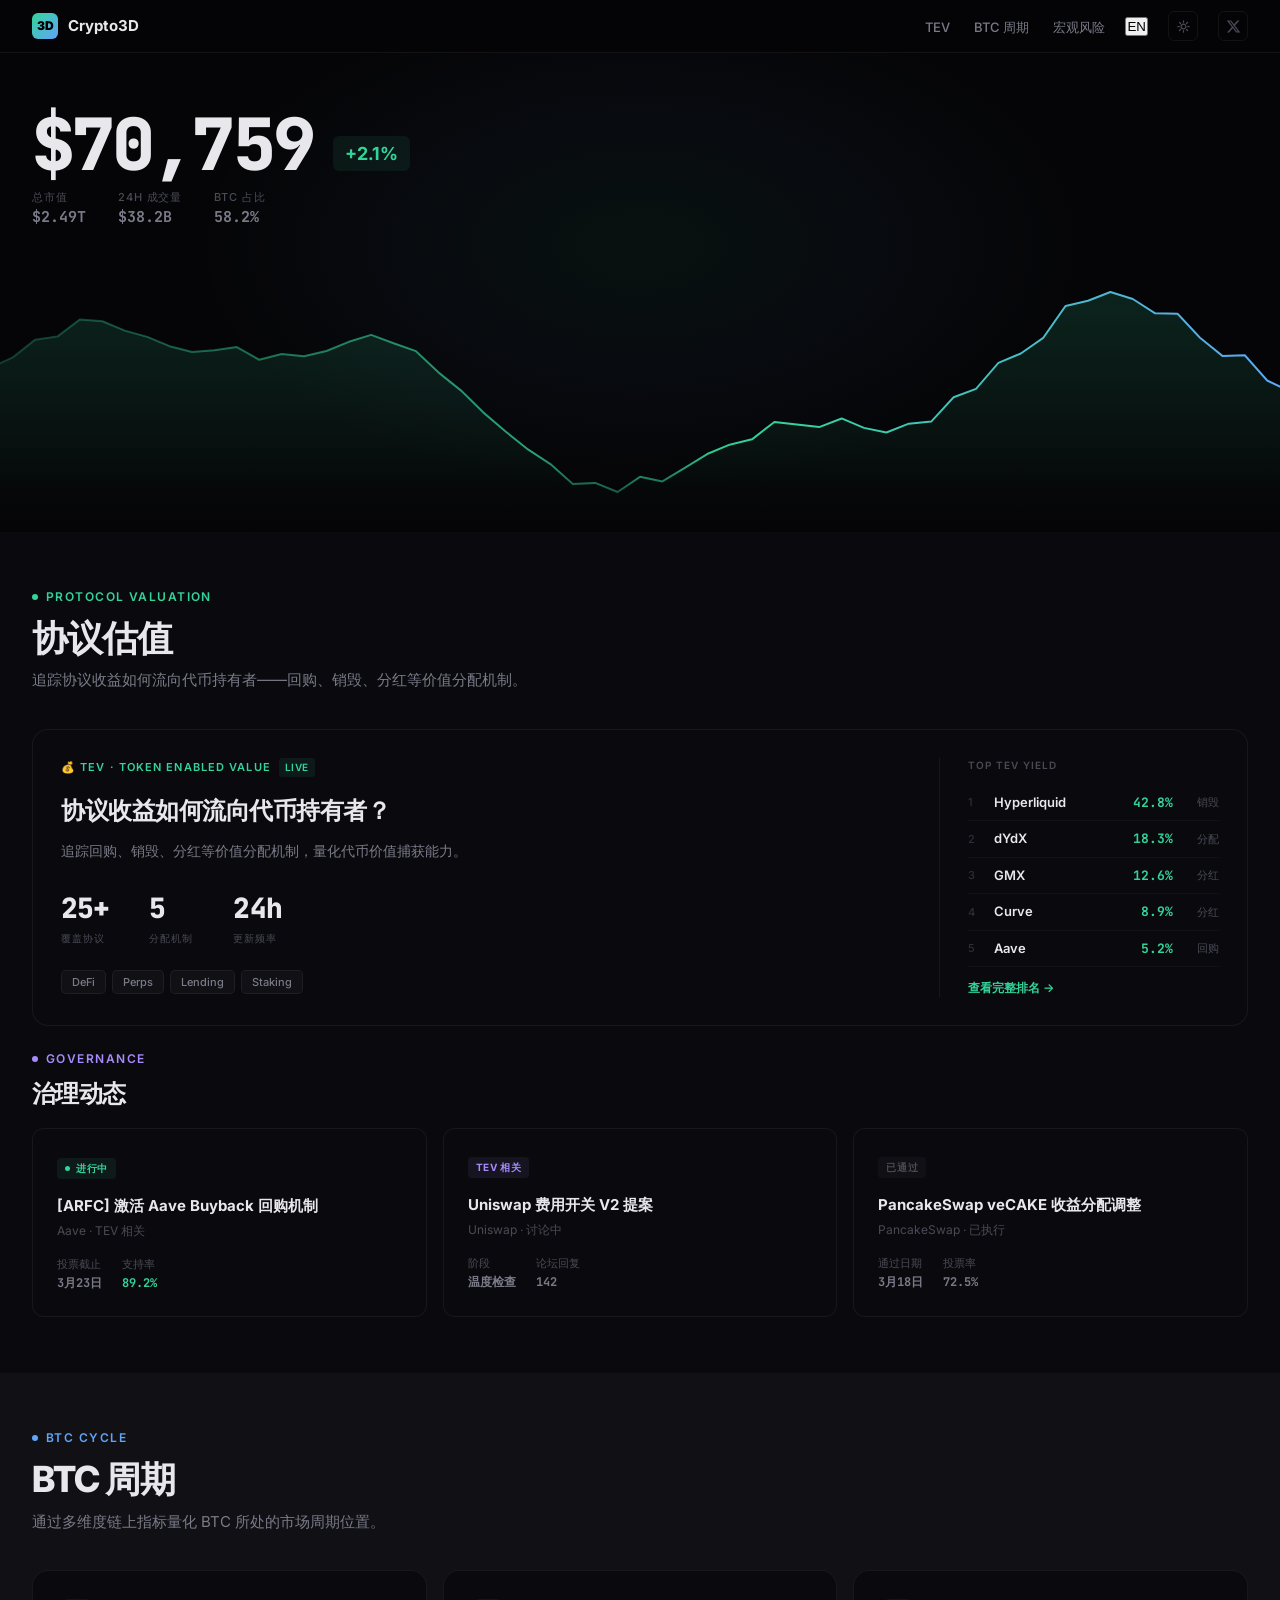
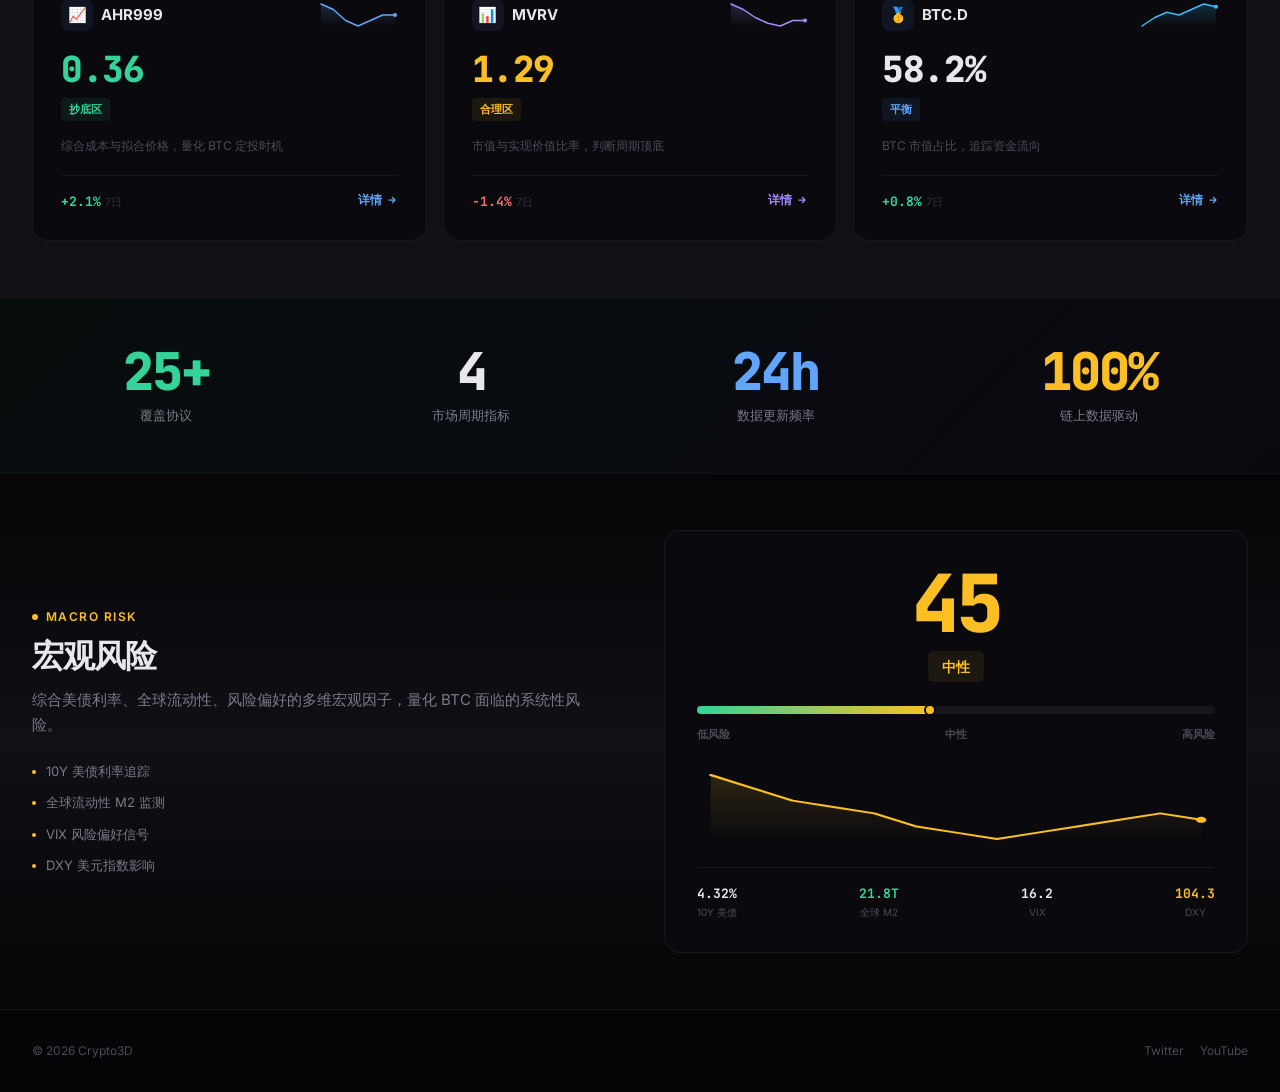
==== commit 2ca2e3e7: "feat: global language toggle — unified lang.js, remove page-level switchers" ====
--- a/index.html
+++ b/index.html
@@ -579,6 +579,7 @@
 })();
 </script>
 <script src="./js/theme.js"></script>
+<script src="./js/lang.js"></script>
 </body>
 </html>
 <!-- cache-bust 1774095253 -->
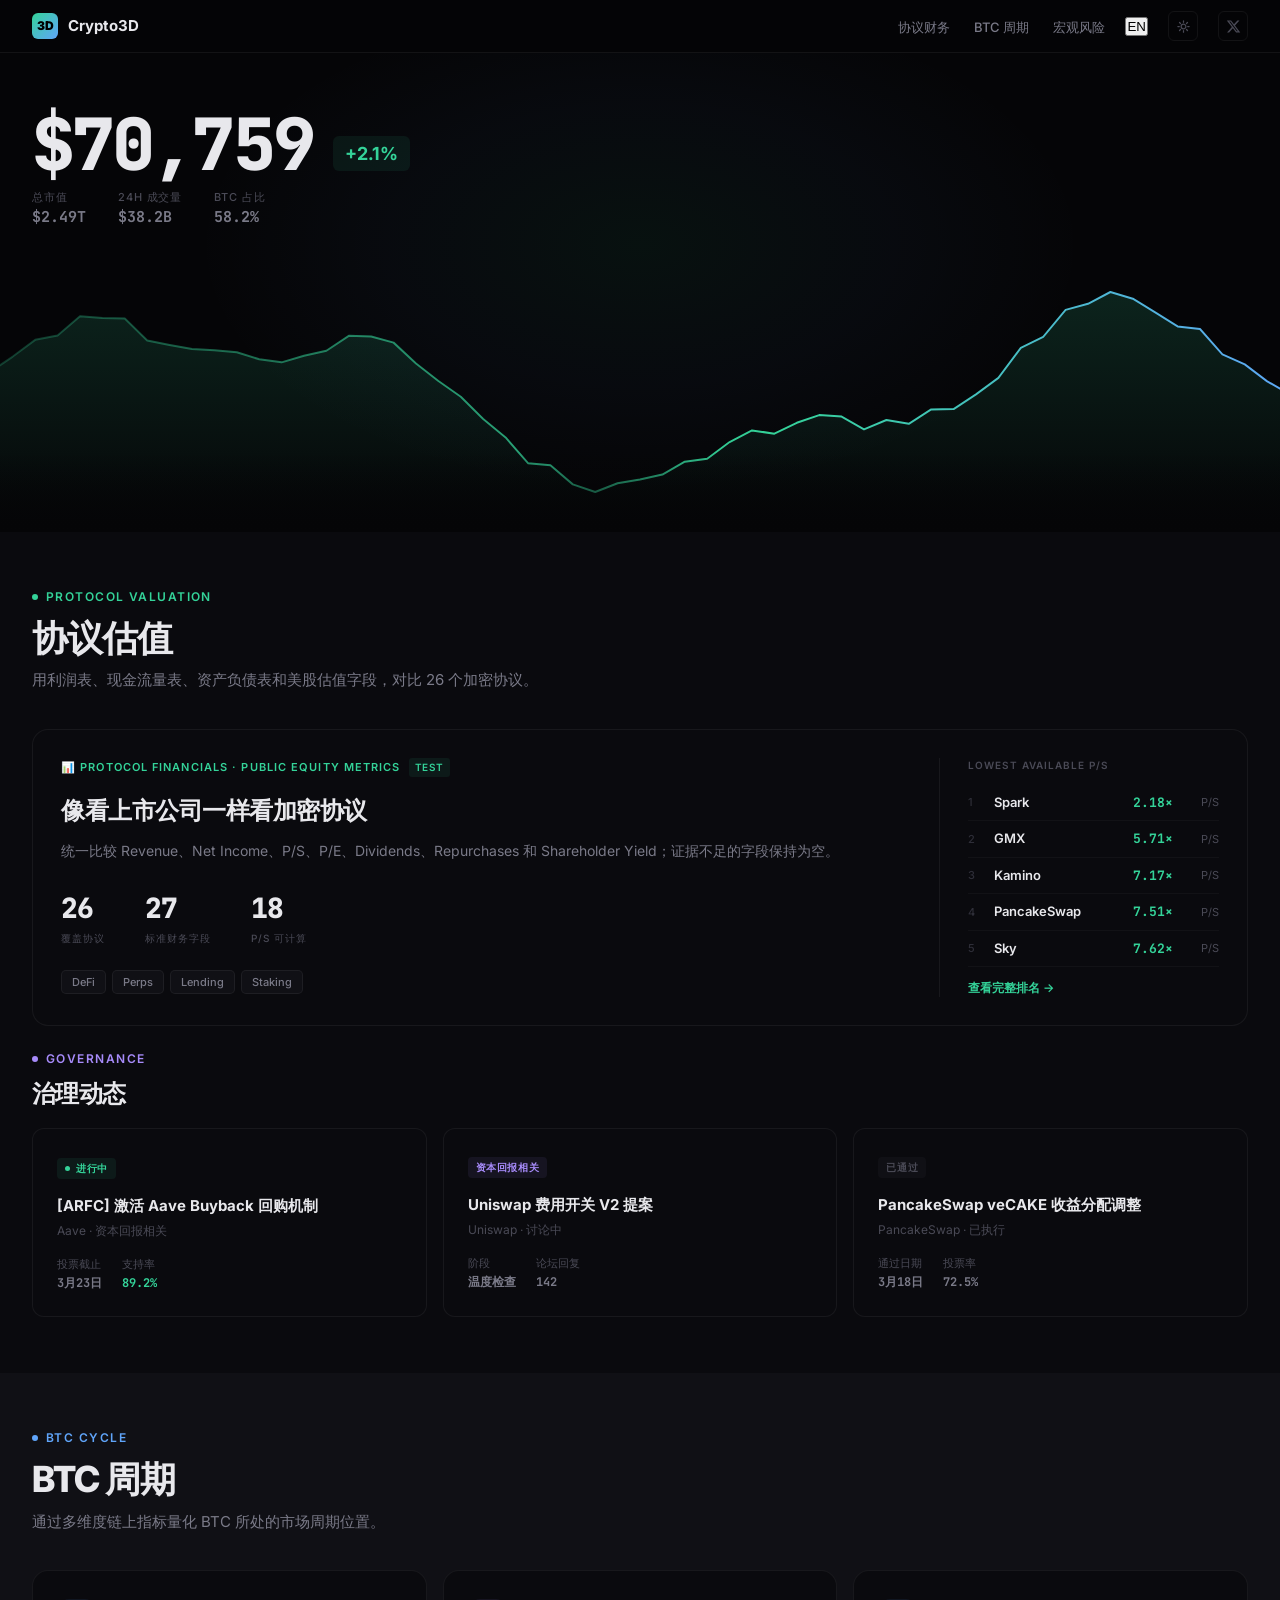
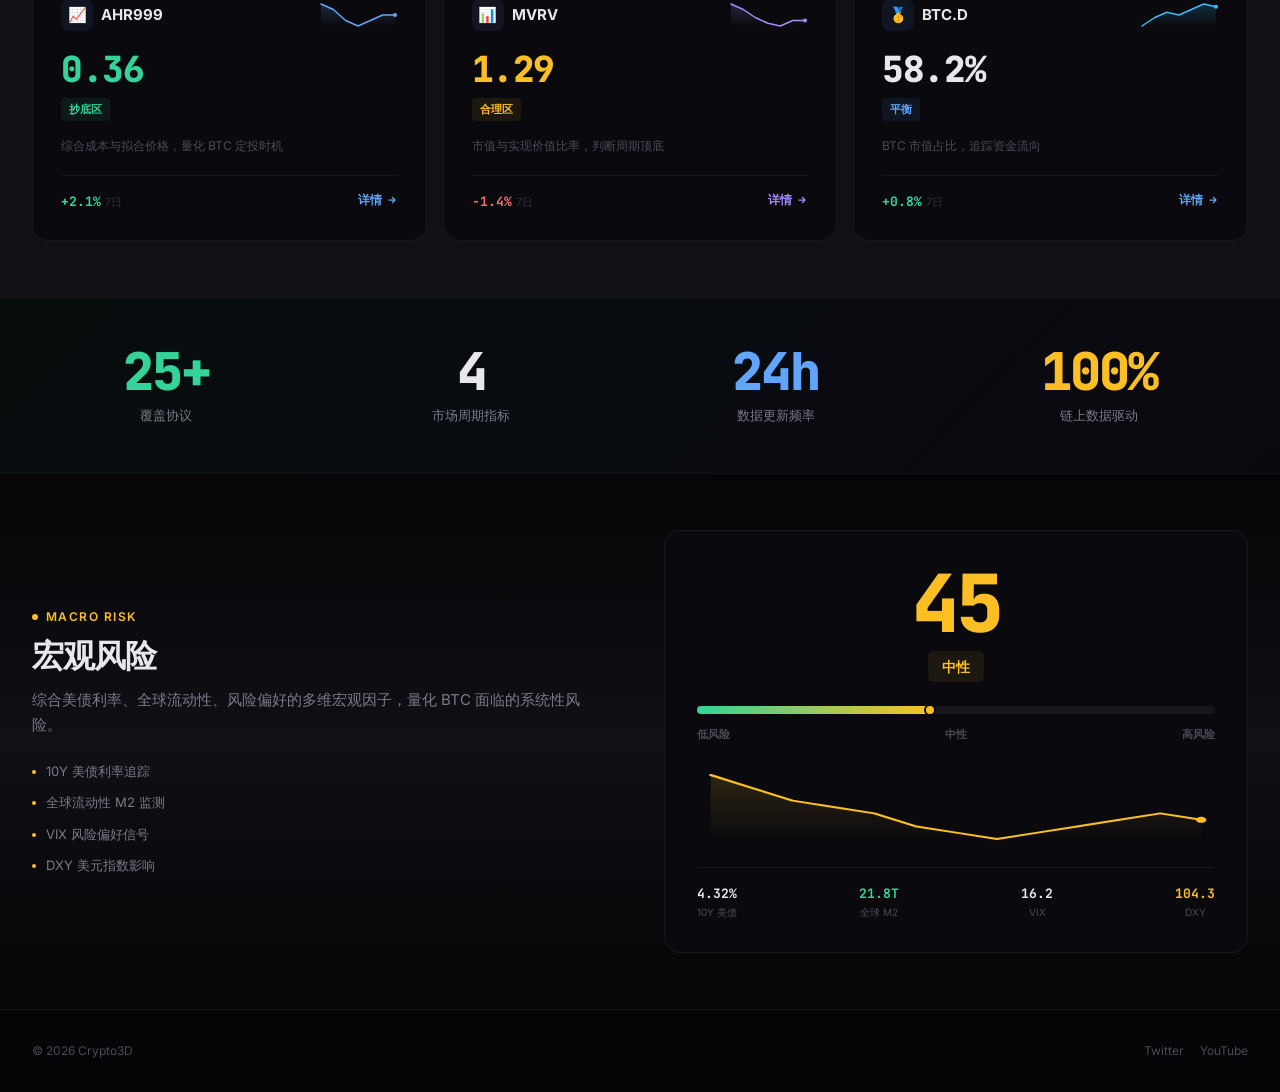
==== commit 2df725ff: "refactor: replace protocol metrics with public equity fields" ====
--- a/index.html
+++ b/index.html
@@ -290,7 +290,7 @@
   <div class="hd">
     <a href="./" class="logo"><div class="logo-m">3D</div>Crypto3D</a>
     <div class="hd-r">
-      <nav><ul class="hd-nav"><li><a href="#tev">TEV</a></li><li><a href="#cycle">BTC 周期</a></li><li><a href="#risk">宏观风险</a></li></ul></nav>
+      <nav><ul class="hd-nav"><li><a href="#fundamentals">协议财务</a></li><li><a href="#cycle">BTC 周期</a></li><li><a href="#risk">宏观风险</a></li></ul></nav>
       <button class="ib tt" id="tt" aria-label="切换主题">
         <svg class="moon" xmlns="http://www.w3.org/2000/svg" fill="none" viewBox="0 0 24 24" stroke="currentColor" stroke-width="2"><path stroke-linecap="round" stroke-linejoin="round" d="M21.752 15.002A9.718 9.718 0 0118 15.75c-5.385 0-9.75-4.365-9.75-9.75 0-1.33.266-2.597.748-3.752A9.753 9.753 0 003 11.25C3 16.635 7.365 21 12.75 21a9.753 9.753 0 009.002-5.998z"/></svg>
         <svg class="sun" xmlns="http://www.w3.org/2000/svg" fill="none" viewBox="0 0 24 24" stroke="currentColor" stroke-width="2"><path stroke-linecap="round" stroke-linejoin="round" d="M12 3v2.25m6.364.386l-1.591 1.591M21 12h-2.25m-.386 6.364l-1.591-1.591M12 18.75V21m-4.773-4.227l-1.591 1.591M5.25 12H3m4.227-4.773L5.636 5.636M15.75 12a3.75 3.75 0 11-7.5 0 3.75 3.75 0 017.5 0z"/></svg>
@@ -330,35 +330,35 @@
 </section>
 
 <!-- ═══════════════════ 区域1: TEV 业务线 ═══════════════════ -->
-<section class="sec-alt" id="tev">
+<section class="sec-alt" id="fundamentals">
   <div class="sec">
     <div class="sec-head rv">
       <div class="sec-eyebrow" style="color:var(--green)"><div class="dot" style="background:var(--green)"></div>Protocol Valuation</div>
       <h2 class="sec-title">协议估值</h2>
-      <p class="sec-desc">追踪协议收益如何流向代币持有者——回购、销毁、分红等价值分配机制。</p>
+      <p class="sec-desc">用利润表、现金流量表、资产负债表和美股估值字段，对比 26 个加密协议。</p>
     </div>
 
     <!-- TEV 大卡片 -->
     <a href="./tev/" class="bento-card glow rv" style="display:block">
       <div class="tev-inner">
         <div>
-          <div class="tev-eyebrow">💰 TEV · Token Enabled Value <span class="badge">Live</span></div>
-          <h3 class="tev-title">协议收益如何流向代币持有者？</h3>
-          <p class="tev-desc">追踪回购、销毁、分红等价值分配机制，量化代币价值捕获能力。</p>
+          <div class="tev-eyebrow">📊 Protocol Financials · Public Equity Metrics <span class="badge">Test</span></div>
+          <h3 class="tev-title">像看上市公司一样看加密协议</h3>
+          <p class="tev-desc">统一比较 Revenue、Net Income、P/S、P/E、Dividends、Repurchases 和 Shareholder Yield；证据不足的字段保持为空。</p>
           <div class="tev-kpis">
-            <div><div class="tev-kpi-v mono">25+</div><div class="tev-kpi-l">覆盖协议</div></div>
-            <div><div class="tev-kpi-v mono">5</div><div class="tev-kpi-l">分配机制</div></div>
-            <div><div class="tev-kpi-v mono">24h</div><div class="tev-kpi-l">更新频率</div></div>
+            <div><div class="tev-kpi-v mono">26</div><div class="tev-kpi-l">覆盖协议</div></div>
+            <div><div class="tev-kpi-v mono">27</div><div class="tev-kpi-l">标准财务字段</div></div>
+            <div><div class="tev-kpi-v mono">18</div><div class="tev-kpi-l">P/S 可计算</div></div>
           </div>
           <div class="tev-tags"><span class="tev-tag">DeFi</span><span class="tev-tag">Perps</span><span class="tev-tag">Lending</span><span class="tev-tag">Staking</span></div>
         </div>
         <div class="tev-table">
-          <div class="tev-table-head">Top TEV Yield</div>
-          <div class="tev-row"><span class="tev-rank">1</span><span class="tev-proto">Hyperliquid</span><span class="tev-yield mono">42.8%</span><span class="tev-mech">销毁</span></div>
-          <div class="tev-row"><span class="tev-rank">2</span><span class="tev-proto">dYdX</span><span class="tev-yield mono">18.3%</span><span class="tev-mech">分配</span></div>
-          <div class="tev-row"><span class="tev-rank">3</span><span class="tev-proto">GMX</span><span class="tev-yield mono">12.6%</span><span class="tev-mech">分红</span></div>
-          <div class="tev-row"><span class="tev-rank">4</span><span class="tev-proto">Curve</span><span class="tev-yield mono">8.9%</span><span class="tev-mech">分红</span></div>
-          <div class="tev-row"><span class="tev-rank">5</span><span class="tev-proto">Aave</span><span class="tev-yield mono">5.2%</span><span class="tev-mech">回购</span></div>
+          <div class="tev-table-head">Lowest Available P/S</div>
+          <div class="tev-row"><span class="tev-rank">1</span><span class="tev-proto">Spark</span><span class="tev-yield mono">2.18×</span><span class="tev-mech">P/S</span></div>
+          <div class="tev-row"><span class="tev-rank">2</span><span class="tev-proto">GMX</span><span class="tev-yield mono">5.71×</span><span class="tev-mech">P/S</span></div>
+          <div class="tev-row"><span class="tev-rank">3</span><span class="tev-proto">Kamino</span><span class="tev-yield mono">7.17×</span><span class="tev-mech">P/S</span></div>
+          <div class="tev-row"><span class="tev-rank">4</span><span class="tev-proto">PancakeSwap</span><span class="tev-yield mono">7.51×</span><span class="tev-mech">P/S</span></div>
+          <div class="tev-row"><span class="tev-rank">5</span><span class="tev-proto">Sky</span><span class="tev-yield mono">7.62×</span><span class="tev-mech">P/S</span></div>
           <div class="tev-link">查看完整排名 →</div>
         </div>
       </div>
@@ -374,14 +374,14 @@
         <a href="./tev/governance/" class="gov-card">
           <div class="gov-card-status active"><div class="pulse-dot"></div>进行中</div>
           <div class="gov-card-title">[ARFC] 激活 Aave Buyback 回购机制</div>
-          <div class="gov-card-proto">Aave · TEV 相关</div>
+          <div class="gov-card-proto">Aave · 资本回报相关</div>
           <div class="gov-card-meta">
             <dl><dt>投票截止</dt><dd class="mono">3月23日</dd></dl>
             <dl><dt>支持率</dt><dd class="mono" style="color:var(--green)">89.2%</dd></dl>
           </div>
         </a>
         <a href="./tev/governance/" class="gov-card">
-          <div class="gov-card-status tev">TEV 相关</div>
+          <div class="gov-card-status tev">资本回报相关</div>
           <div class="gov-card-title">Uniswap 费用开关 V2 提案</div>
           <div class="gov-card-proto">Uniswap · 讨论中</div>
           <div class="gov-card-meta">
